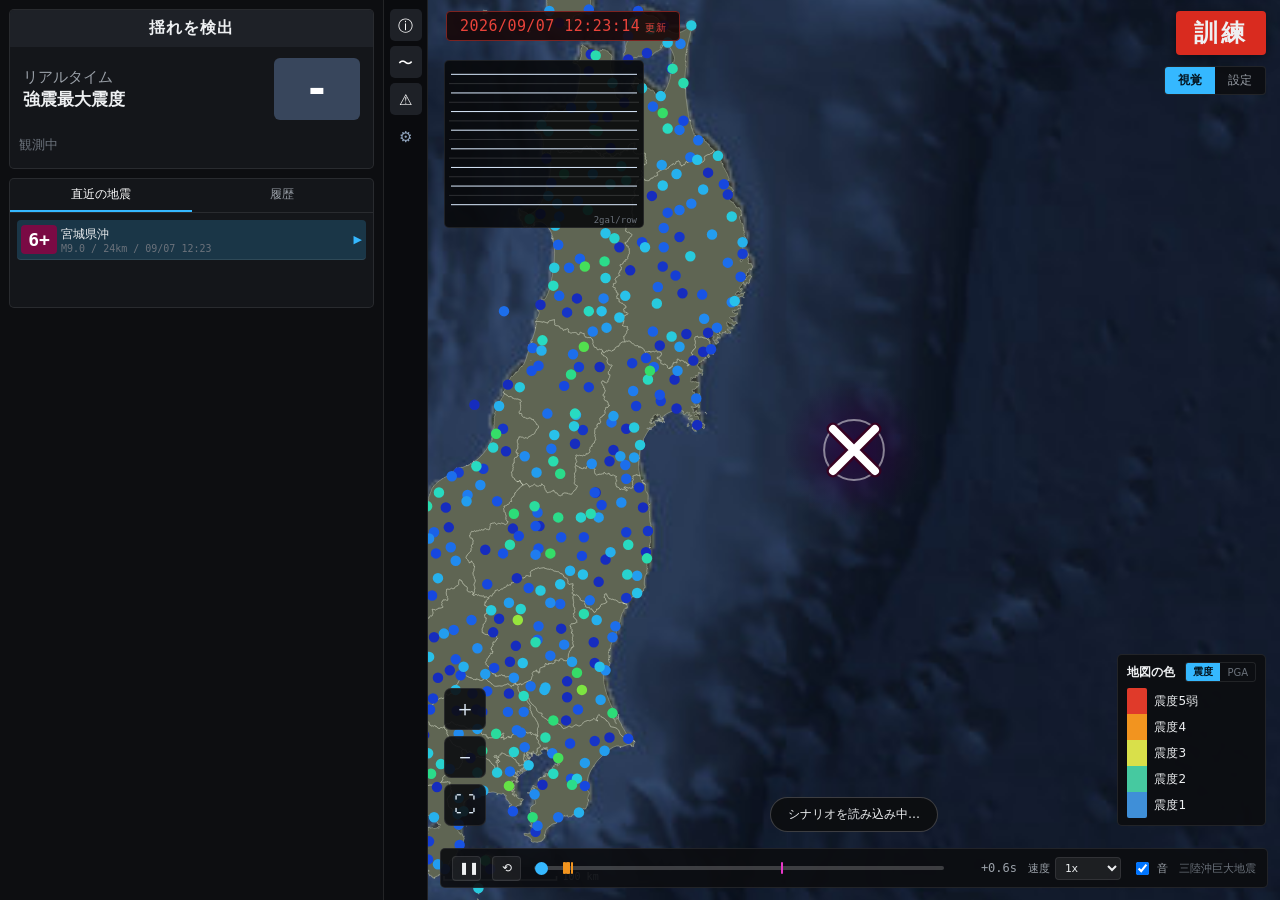
==== web/index.html @ f1335aa7 "地震情報を気象庁と同じ 3 段階に分けて出す 再生の最後に 1 回だけ確定した地震情報を出していたが、実際の地震情報は 震度・震源の順に分けて発表される。同じ順序で出すようにした。  - 震度速報 (" ====
<!DOCTYPE html>
<html lang="ja">
<head>
<meta charset="UTF-8">
<meta name="viewport" content="width=device-width,initial-scale=1,viewport-fit=cover">
<meta name="theme-color" content="#0d1a2b">
<title>seismic-sim 地震モニタ</title>
<link rel="stylesheet" href="css/style.css">
</head>
<body>
<div id="app">
  <canvas id="map"></canvas>

  <!-- ================= 左パネル ================= -->
  <aside id="side">
    <!-- 緊急地震速報 -->
    <section id="eew-panel" class="hidden">
      <header class="eew-head">
        <span class="eew-title">緊急地震速報</span>
        <span id="eew-grade" class="eew-grade">警報 #1</span>
      </header>

      <div class="eew-hypo">
        <span id="eew-region">-</span><span class="suffix">で地震</span>
      </div>
      <div id="eew-origin" class="eew-origin">----/--/-- --:--:-- 発生</div>

      <div id="eew-shindo-box" class="shindo-box">
        <div class="shindo-box-label"><b>推定</b><span>最大震度</span></div>
        <div id="eew-shindo-value" class="shindo-box-value">-</div>
      </div>

      <div class="meter" id="meter-mag">
        <span class="meter-name">マグニチュード</span>
        <span id="eew-magnitude" class="meter-value">-</span>
        <i id="meter-mag-bar" class="meter-bar"></i>
      </div>
      <div class="meter" id="meter-depth">
        <span class="meter-name">深さ</span>
        <span id="eew-depth" class="meter-value">-</span>
        <i id="meter-depth-bar" class="meter-bar"></i>
      </div>

      <p id="eew-message" class="eew-message">緊急地震速報（警報）発表<br>強い揺れに警戒してください</p>
    </section>

    <!-- 揺れを検出 -->
    <section id="detect-panel" class="hidden">
      <header class="section-bar">揺れを検出</header>
      <div class="detect-top">
        <span class="detect-label">リアルタイム<br><b>強震最大震度</b></span>
        <div id="detect-value" class="shindo-badge lg">-</div>
      </div>
      <ul id="detect-list" class="detect-list"></ul>
    </section>

    <!-- 津波情報 -->
    <section id="tsunami-panel" class="hidden">
      <header id="tsunami-head" class="tsunami-head">津波情報</header>
      <div id="tsunami-summary" class="tsunami-summary"></div>
      <ul id="tsunami-list" class="tsunami-list"></ul>
    </section>

    <!-- 地震情報 (確定) -->
    <section id="final-panel" class="hidden">
      <header id="final-kind" class="section-bar">地震情報</header>
      <header id="final-shindo" class="final-shindo">最大震度 -</header>
      <div id="final-when" class="final-when"></div>
      <div class="final-region-row">
        <span id="final-region" class="final-region">-</span><span class="suffix">で地震</span>
      </div>
      <div class="meter">
        <span class="meter-name">マグニチュード</span>
        <span id="final-magnitude" class="meter-value">-</span>
        <i id="final-mag-bar" class="meter-bar"></i>
      </div>
      <div class="meter">
        <span class="meter-name">深さ</span>
        <span id="final-depth" class="meter-value">-</span>
        <i id="final-depth-bar" class="meter-bar"></i>
      </div>
      <ul id="final-areas" class="final-areas"></ul>
    </section>

    <!-- 地震情報・履歴 -->
    <section id="info-panel">
      <div class="info-tabs">
        <button id="tab-current" class="info-tab active">直近の地震</button>
        <button id="tab-history" class="info-tab">履歴</button>
      </div>
      <div id="pane-current" class="info-pane">
        <ul id="recent-list" class="recent-list"></ul>
      </div>
      <div id="pane-history" class="info-pane hidden">
        <ul id="history-list" class="history-list"></ul>
      </div>
    </section>
  </aside>

  <!-- ================= アイコン列 ================= -->
  <nav id="railbar" aria-label="表示切替">
    <button id="rail-info" class="rail-btn active" title="地震情報">ⓘ</button>
    <button id="rail-wave" class="rail-btn active" title="観測波形">
      <span class="rail-glyph">〜</span><i class="rail-dot"></i>
    </button>
    <button id="rail-tsunami" class="rail-btn active" title="津波情報">⚠</button>
    <button id="rail-config" class="rail-btn" title="設定">⚙</button>
  </nav>

  <!-- ================= 地図上の表示 ================= -->
  <div id="clock-pill" class="clock-pill">
    <span id="clock-text">----/--/-- --:--:--</span><span class="suffix">更新</span>
  </div>

  <div id="drill-badge" class="drill-badge">訓練</div>

  <nav class="mode-switch" role="tablist" aria-label="モード切替">
    <button id="mode-visual" class="mode-btn active" role="tab" aria-selected="true">視覚</button>
    <button id="mode-config" class="mode-btn" role="tab" aria-selected="false">設定</button>
  </nav>

  <div id="zoom-ctl" class="zoom-ctl">
    <button id="zoom-in" title="拡大">＋</button>
    <button id="zoom-out" title="縮小">－</button>
    <button id="zoom-fit" title="全体表示">⛶</button>
  </div>

  <div id="legend" class="legend">
    <div class="legend-head">
      <span id="legend-title" class="legend-title">地図の色</span>
      <span class="style-switch">
        <button id="style-number" class="style-btn active" title="震度の数字入りの円">震度</button>
        <button id="style-color" class="style-btn" title="地表最大加速度 (gal) の色だけの円">PGA</button>
      </span>
    </div>
    <div class="legend-body">
      <canvas id="legend-bar" width="18" height="170"></canvas>
      <ul id="legend-list" class="legend-list"></ul>
    </div>
  </div>

  <div id="coast-legend" class="coast-legend hidden">
    <div class="legend-title">海岸線の色</div>
    <ul class="coast-list">
      <li><i style="background:#e838c8"></i>大津波警報</li>
      <li><i style="background:#e0231c"></i>津波警報</li>
      <li><i style="background:#f5d020"></i>津波注意報</li>
      <li><i style="background:#4fc3f7"></i>津波予報</li>
    </ul>
  </div>

  <section id="wave-strip" class="hidden">
    <canvas id="wave-canvas"></canvas>
    <div class="wave-scale">2gal/row</div>
  </section>

  <!-- ================= 下部: 再生 ================= -->
  <footer id="timeline">
    <button id="play-btn" class="ctl" title="再生 / 一時停止">▶</button>
    <button id="reset-btn" class="ctl" title="先頭へ">⟲</button>
    <div class="track-wrap">
      <input id="track" class="track" type="range" min="0" max="1" step="1" value="0">
      <div id="track-marks" class="track-marks"></div>
    </div>
    <div class="tl-time"><span id="tl-elapsed">+0.0s</span></div>
    <label class="speed">速度
      <select id="speed">
        <option value="0.25">0.25x</option><option value="0.5">0.5x</option>
        <option value="1" selected>1x</option><option value="2">2x</option>
        <option value="4">4x</option><option value="8">8x</option>
      </select>
    </label>
    <label class="toggle"><input id="sound-toggle" type="checkbox" checked> 音</label>
    <div id="scenario-name" class="scenario-name">シナリオ未読込</div>
  </footer>

  <!-- ================= 設定モード ================= -->
  <section id="config-panel" class="hidden">
    <h2 class="config-title">シミュレーション設定</h2>
    <p class="config-hint">地図上をクリックすると震源を設定できます。</p>
    <div class="config-grid">
      <label>震央地名<input id="cfg-region" type="text" readonly></label>
      <label>緯度<input id="cfg-lat" type="number" step="0.01" value="38.10"></label>
      <label>経度<input id="cfg-lon" type="number" step="0.01" value="142.86"></label>
      <label>深さ (km)<input id="cfg-depth" type="number" step="1" min="0" max="700" value="24"></label>
      <label>マグニチュード<input id="cfg-mag" type="number" step="0.1" min="3" max="9.5" value="8.2"></label>
      <label>震源種別
        <select id="cfg-kind">
          <option value="crustal">地殻内（内陸）</option>
          <option value="interplate" selected>プレート間（海溝型）</option>
          <option value="intraslab">スラブ内（やや深発）</option>
        </select>
      </label>
      <label>走向 (°)<input id="cfg-strike" type="number" step="5" min="0" max="360" value="200"></label>
      <label>傾斜 (°)<input id="cfg-dip" type="number" step="5" min="5" max="90" value="20"></label>
      <label>すべり角 (°)<input id="cfg-rake" type="number" step="10" min="-180" max="180" value="90"></label>
      <label>発生時刻<input id="cfg-time" type="time" step="1"></label>
    </div>
    <div class="config-checks">
      <label><input id="cfg-aftershock" type="checkbox" checked> 余震を自動発生させる</label>
      <label><input id="cfg-tsunami" type="checkbox" checked> 津波を自動判定する</label>
      <label><input id="cfg-eew" type="checkbox" checked> 緊急地震速報を発表する</label>
      <label><input id="cfg-drill" type="checkbox" checked> 「訓練」表示を出す</label>
    </div>
    <div class="config-preview" id="config-preview"></div>
    <div class="config-actions">
      <button id="cfg-run" class="primary">シミュレーション実行</button>
      <button id="cfg-random" class="ghost">ランダム</button>
    </div>
    <div class="config-scenarios">
      <div class="sub-label">保存済みシナリオ（高精度計算済み）</div>
      <ul id="scenario-list" class="scenario-list"></ul>
    </div>
  </section>

  <div id="toast" class="toast hidden"></div>
  <div id="loading" class="loading">データを読み込み中…</div>
</div>

<script src="js/util.js"></script>
<script src="js/projection.js"></script>
<script src="js/mapview.js"></script>
<script src="js/engine.js"></script>
<script src="js/sound.js"></script>
<script src="js/panels.js"></script>
<script src="js/app.js"></script>
</body>
</html>
---- web/css/style.css ----
/* seismic-sim — 地震モニタ
 * ほぼ黒のパネルと、海底地形を敷いた地図。震度は数字入りの円で表す。 */

:root {
  --panel: #0d0e11;
  --panel-2: #14161a;
  --panel-3: #1e2127;
  --line: rgba(255, 255, 255, 0.09);
  --line-2: rgba(255, 255, 255, 0.20);
  --text: #eef0f2;
  --text-dim: #9aa0a8;
  --text-faint: #6b727b;
  --red: #d92b1f;
  --red-bright: #e8433a;
  --red-deep: #8a1210;
  --yellow: #ffd54a;
  --magenta: #e838c8;
  --accent: #35b8ff;
  --side-w: 384px;
  --rail-w: 44px;
  --mono: "SF Mono", "Roboto Mono", Consolas, ui-monospace, monospace;
  --sans: "Hiragino Sans", "Noto Sans JP", "Yu Gothic UI", system-ui, sans-serif;
}

* { box-sizing: border-box; }

html, body {
  margin: 0; height: 100%; overflow: hidden;
  background: var(--panel); color: var(--text);
  font-family: var(--sans); font-size: 13px;
  -webkit-font-smoothing: antialiased;
}

#app { position: relative; width: 100vw; height: 100vh; }
#map {
  position: absolute; inset: 0 0 0 calc(var(--side-w) + var(--rail-w));
  width: calc(100vw - var(--side-w) - var(--rail-w)); height: 100%;
  display: block; cursor: grab;
}
#map.dragging { cursor: grabbing; }
#map.picking { cursor: crosshair; }
.hidden { display: none !important; }
.suffix { font-size: 13px; font-weight: 400; color: var(--text-dim); margin-left: 5px; }

/* ================= 左パネル ================= */
#side {
  position: absolute; left: 0; top: 0; bottom: 0; width: var(--side-w);
  background: var(--panel); border-right: 1px solid var(--line);
  display: flex; flex-direction: column; gap: 9px;
  padding: 9px; overflow-y: auto; z-index: 30;
}
#side > section { flex: 0 0 auto; }

/* ---- 緊急地震速報 ---- */
#eew-panel {
  border: 1px solid rgba(217, 43, 31, .45); border-radius: 5px; overflow: hidden;
  background: var(--panel-2);
}
.eew-head { display: flex; align-items: stretch; height: 38px; }
.eew-title {
  flex: 1; display: flex; align-items: center; padding: 0 10px;
  font-size: 17px; font-weight: 800; letter-spacing: .04em;
  background: repeating-linear-gradient(-45deg, var(--red-deep) 0 10px, #3a0906 10px 20px);
}
.eew-grade {
  display: flex; align-items: center; padding: 0 11px;
  font-family: var(--mono); font-size: 15px; font-weight: 700;
  background: var(--red); color: #fff;
}
#eew-panel.forecast .eew-title {
  background: repeating-linear-gradient(-45deg, #12457f 0 9px, #06203f 9px 18px);
}
#eew-panel.forecast .eew-grade { background: #1f6fd0; }

.eew-hypo { padding: 11px 13px 0; font-size: 33px; font-weight: 800; line-height: 1.12; }
.eew-hypo .suffix { font-size: 16px; }
.eew-origin {
  padding: 4px 13px 11px; font-family: var(--mono);
  font-size: 13px; color: var(--text-faint);
}

.shindo-box {
  display: flex; align-items: center; gap: 10px;
  margin: 0 11px 11px; padding: 11px 16px; border-radius: 7px;
  background: var(--red);
}
.shindo-box.forecast { background: #1f6fd0; }
.shindo-box-label { flex: 1; line-height: 1.15; }
.shindo-box-label b { display: block; font-size: 30px; font-weight: 800; letter-spacing: .06em; }
.shindo-box-label span { display: block; font-size: 14px; opacity: .95; margin-top: 2px; }
.shindo-box-value {
  font-family: var(--mono); font-size: 62px; font-weight: 800; line-height: 1;
  letter-spacing: -.03em;
}

.meter {
  display: flex; align-items: center; gap: 10px;
  margin: 0 11px 7px; padding: 6px 0 6px 4px;
  border-top: 1px solid var(--line);
}
.meter-name { flex: 1; font-size: 16px; color: var(--text-dim); }
.meter-value { font-family: var(--mono); font-size: 38px; font-weight: 700; line-height: 1.05; }
.meter-bar { width: 15px; height: 40px; border-radius: 3px; background: #2b2f36; flex: 0 0 auto; }

.eew-message {
  margin: 0; padding: 8px 13px 11px; font-size: 14px; line-height: 1.5;
  color: var(--yellow);
}
#eew-panel.forecast .eew-message { color: #9fd0ff; }

/* ---- 揺れを検出 ---- */
#detect-panel { border: 1px solid var(--line); border-radius: 5px; overflow: hidden; background: var(--panel-2); }
.section-bar {
  padding: 8px 0; text-align: center; font-size: 16px; font-weight: 700;
  background: var(--panel-3); letter-spacing: .06em;
}
.detect-top { display: flex; align-items: center; gap: 10px; padding: 11px 13px; }
.detect-label { flex: 1; font-size: 15px; line-height: 1.3; color: var(--text-dim); }
.detect-label b { color: var(--text); font-size: 17px; }

.shindo-badge {
  min-width: 44px; height: 34px; padding: 0 8px;
  display: flex; align-items: center; justify-content: center; border-radius: 4px;
  font-family: var(--mono); font-size: 20px; font-weight: 800; line-height: 1;
  background: #2b2f36; color: #fff;
}
.shindo-badge.lg { min-width: 86px; height: 62px; font-size: 42px; border-radius: 6px; }
.shindo-badge.sm { min-width: 36px; height: 29px; font-size: 18px; border-radius: 4px; }

.detect-list, .final-areas { list-style: none; margin: 0; padding: 0 9px 9px; }
.detect-list li, .final-areas li {
  display: flex; align-items: center; gap: 10px; padding: 5px 0;
  border-top: 1px solid var(--line);
}
.detect-list li:first-child, .final-areas li:first-child { border-top: 0; }
.area-name { font-size: 16px; font-weight: 600; }

/* ---- 津波 ---- */
#tsunami-panel { border: 1px solid var(--line); border-radius: 5px; overflow: hidden; background: var(--panel-2); }
.tsunami-head {
  padding: 6px 11px; font-size: 14px; font-weight: 800; letter-spacing: .05em;
  background: var(--magenta); color: #fff;
}
#tsunami-panel.grade-2 .tsunami-head { background: var(--red); }
#tsunami-panel.grade-1 .tsunami-head { background: #d8a41a; color: #1a1200; }
#tsunami-panel.grade-0 .tsunami-head { background: #2a7fc0; }
.tsunami-summary { padding: 6px 11px 0; font-size: 11px; color: var(--text-dim); }
.tsunami-list { list-style: none; margin: 0; padding: 7px 9px 9px; max-height: 232px; overflow-y: auto; }
.tz-group { display: flex; align-items: center; gap: 8px; margin: 7px 0 4px; }
.tz-height {
  font-family: var(--mono); font-size: 15px; font-weight: 800;
  padding: 2px 9px; border-radius: 12px; color: #fff;
}
.tz-grade { font-size: 14px; font-weight: 700; }
.tz-zone { padding-left: 9px; border-left: 4px solid transparent; margin-bottom: 4px; }
.tz-zone .tz-name { font-size: 13px; font-weight: 600; }
.tz-zone .tz-detail {
  display: inline-block; margin-top: 2px; padding: 1px 7px; border-radius: 3px;
  font-family: var(--mono); font-size: 11px; color: #fff;
}

/* ---- 地震情報 (確定) ---- */
#final-panel { border: 1px solid var(--line); border-radius: 5px; overflow: hidden; background: var(--panel-2); }
.final-shindo {
  padding: 7px 11px; font-family: var(--mono); font-size: 19px; font-weight: 800;
  letter-spacing: .03em; background: #2b2f36;
}
.final-when { padding: 8px 11px 0; font-family: var(--mono); font-size: 12px; color: var(--text-dim); }
.final-region-row { padding: 2px 11px 8px; }
.final-region { font-size: 21px; font-weight: 800; }

/* ---- 地震情報・履歴 ---- */
#info-panel {
  border: 1px solid var(--line); border-radius: 5px; overflow: hidden;
  background: var(--panel-2); display: flex; flex-direction: column;
  min-height: 130px;
}
.info-tabs { display: flex; border-bottom: 1px solid var(--line); }
.info-tab {
  flex: 1; appearance: none; border: 0; background: transparent; color: var(--text-dim);
  font-family: inherit; font-size: 12px; padding: 7px 0; cursor: pointer;
  border-bottom: 2px solid transparent;
}
.info-tab.active { color: #fff; border-bottom-color: var(--accent); }
.info-pane { overflow-y: auto; max-height: 260px; padding: 7px; }

.recent-list, .history-list, .scenario-list { list-style: none; margin: 0; padding: 0; }
.recent-list li {
  display: grid; grid-template-columns: 32px 1fr auto; gap: 8px; align-items: center;
  padding: 5px 4px; border-bottom: 1px solid var(--line); cursor: pointer; border-radius: 4px;
}
.recent-list li:hover { background: rgba(53, 184, 255, .12); }
.recent-list li.active { background: rgba(53, 184, 255, .2); }
.rl-main { min-width: 0; }
.rl-region { font-size: 12px; white-space: nowrap; overflow: hidden; text-overflow: ellipsis; }
.rl-sub { font-family: var(--mono); font-size: 10px; color: var(--text-faint); }
.rl-play { color: var(--accent); font-size: 11px; }

.history-list li.hist-row {
  display: grid; grid-template-columns: 1fr 42px; align-items: stretch;
  margin-bottom: 3px; border-radius: 3px; overflow: hidden;
  border: 1px solid rgba(255, 255, 255, .3);
}
.hist-main { padding: 4px 7px; min-width: 0; }
.hist-region {
  font-size: 13px; font-weight: 800; line-height: 1.2;
  white-space: nowrap; overflow: hidden; text-overflow: ellipsis;
  text-shadow: 0 1px 2px rgba(0, 0, 0, .35);
}
.hist-sub {
  display: flex; justify-content: space-between; gap: 6px;
  font-family: var(--mono); font-size: 10px; margin-top: 1px;
}
.hist-sub b { font-size: 11px; }
.hist-shindo {
  display: flex; align-items: center; justify-content: center;
  font-family: var(--mono); font-size: 22px; font-weight: 800;
  border-left: 1px solid rgba(255, 255, 255, .4); background: rgba(255, 255, 255, .1);
}
.history-list li.hist-empty, .recent-list li.empty {
  display: block; padding: 8px 4px; color: var(--text-faint); border: 0;
}

/* ================= アイコン列 ================= */
#railbar {
  position: absolute; left: var(--side-w); top: 0; bottom: 0; width: var(--rail-w);
  background: #0a0b0e; border-right: 1px solid var(--line);
  display: flex; flex-direction: column; align-items: center; gap: 5px;
  padding-top: 9px; z-index: 31;
}
.rail-btn {
  position: relative; width: 32px; height: 32px; border-radius: 5px;
  border: 1px solid transparent; background: transparent; color: #90a4bd;
  font-size: 15px; cursor: pointer; line-height: 1;
  display: flex; align-items: center; justify-content: center;
}
.rail-btn:hover { background: rgba(255, 255, 255, .08); color: #fff; }
.rail-btn.active { background: var(--panel-3); color: #fff; }
.rail-dot {
  position: absolute; top: 4px; right: 4px; width: 6px; height: 6px;
  border-radius: 50%; background: var(--red); display: none;
}
.rail-btn.alert .rail-dot { display: block; }

/* ================= 地図上の表示 ================= */
.clock-pill {
  position: absolute; top: 11px; left: calc(var(--side-w) + var(--rail-w) + 18px);
  z-index: 24; padding: 5px 13px; border-radius: 4px;
  background: rgba(22, 6, 6, .88); border: 1px solid #7d2320;
  color: var(--red-bright);
  font-family: var(--mono); font-size: 15px; letter-spacing: .03em;
}
.clock-pill .suffix { font-size: 10px; font-family: var(--sans); color: var(--red-bright); }

.drill-badge {
  position: absolute; top: 11px; right: 14px; z-index: 24;
  padding: 6px 18px; border-radius: 4px; background: var(--red);
  font-size: 24px; font-weight: 800; letter-spacing: .12em;
  box-shadow: 0 3px 14px rgba(0, 0, 0, .5);
}
.drill-badge.hidden { display: none; }

.mode-switch {
  position: absolute; top: 66px; right: 14px; z-index: 24;
  display: flex; border-radius: 4px; overflow: hidden;
  background: rgba(13, 14, 17, .9); border: 1px solid var(--line);
}
.mode-btn {
  appearance: none; border: 0; background: transparent; color: var(--text-dim);
  font-family: inherit; font-size: 12px; padding: 5px 13px; cursor: pointer;
}
.mode-btn:hover { color: #fff; }
.mode-btn.active { background: var(--accent); color: #04121c; font-weight: 700; }

.zoom-ctl {
  position: absolute; left: calc(var(--side-w) + var(--rail-w) + 16px); bottom: 74px;
  z-index: 24; display: flex; flex-direction: column; gap: 6px;
}
.zoom-ctl button {
  width: 42px; height: 42px; border-radius: 7px;
  border: 1px solid var(--line); background: rgba(13, 14, 17, .9);
  color: #dce8f5; font-size: 22px; cursor: pointer; line-height: 1;
}
.zoom-ctl button:hover { background: rgba(38, 42, 50, .95); }

/* ---- 凡例 ---- */
.legend {
  position: absolute; right: 14px; bottom: 74px; z-index: 23;
  background: rgba(13, 14, 17, .92); border: 1px solid var(--line);
  border-radius: 5px; padding: 7px 9px;
}
.legend-head { display: flex; align-items: center; gap: 10px; margin-bottom: 6px; }
.legend-title { font-size: 12px; font-weight: 700; }
.style-switch { margin-left: auto; display: flex; border-radius: 3px; overflow: hidden; border: 1px solid var(--line); }
.style-btn {
  appearance: none; border: 0; background: transparent; color: var(--text-faint);
  font-family: inherit; font-size: 10px; padding: 2px 7px; cursor: pointer;
}
.style-btn:hover { color: #fff; }
.style-btn.active { background: var(--accent); color: #04121c; font-weight: 700; }
.legend-body { display: flex; gap: 7px; }
#legend-bar { display: block; width: 20px; height: 130px; border-radius: 2px; }
.legend-list {
  list-style: none; margin: 0; padding: 0; height: 130px;
  display: flex; flex-direction: column;
}
.legend-list li { flex: 1; font-size: 12px; line-height: 26px; white-space: nowrap; }

.coast-legend {
  position: absolute; right: 14px; bottom: 74px; z-index: 23;
  background: rgba(13, 14, 17, .92); border: 1px solid var(--line);
  border-radius: 5px; padding: 7px 9px;
}
.coast-list { list-style: none; margin: 5px 0 0; padding: 0; }
.coast-list li { display: flex; align-items: center; gap: 7px; font-size: 11px; padding: 2px 0; }
.coast-list i { width: 22px; height: 7px; border-radius: 4px; }

/* ---- 観測波形 ---- */
#wave-strip {
  position: absolute; left: calc(var(--side-w) + var(--rail-w) + 16px); top: 60px;
  z-index: 23; width: 200px; height: 168px; padding: 4px 4px 13px;
  background: rgba(8, 9, 12, .9); border: 1px solid var(--line); border-radius: 5px;
}
#wave-canvas { width: 100%; height: 100%; display: block; }
.wave-scale { position: absolute; right: 6px; bottom: 2px; font-family: var(--mono); font-size: 9px; color: var(--text-faint); }

/* ================= 下部: 再生 ================= */
#timeline {
  position: absolute; left: calc(var(--side-w) + var(--rail-w) + 12px); right: 12px; bottom: 12px;
  height: 40px; display: flex; align-items: center; gap: 11px; padding: 0 11px; z-index: 26;
  background: rgba(13, 14, 17, .92); border: 1px solid var(--line); border-radius: 5px;
}
.ctl {
  appearance: none; width: 29px; height: 25px; flex: 0 0 auto;
  border: 1px solid var(--line); border-radius: 4px;
  background: rgba(255, 255, 255, .06); color: var(--text); cursor: pointer; font-size: 12px;
}
.ctl:hover { background: rgba(53, 184, 255, .2); border-color: var(--accent); }
.track-wrap { flex: 1; position: relative; display: flex; align-items: center; }
.track { width: 100%; appearance: none; height: 4px; border-radius: 2px; background: rgba(255, 255, 255, .2); outline: none; }
.track::-webkit-slider-thumb { appearance: none; width: 13px; height: 13px; border-radius: 50%; background: var(--accent); cursor: pointer; }
.track::-moz-range-thumb { width: 13px; height: 13px; border: 0; border-radius: 50%; background: var(--accent); cursor: pointer; }
.track-marks { position: absolute; left: 0; right: 0; top: 50%; height: 0; pointer-events: none; }
.track-marks i { position: absolute; width: 2px; height: 12px; margin-top: -6px; background: #f2941f; border-radius: 1px; }
.track-marks i.tsunami { background: var(--magenta); }
.tl-time { font-family: var(--mono); font-size: 12px; min-width: 60px; text-align: right; color: var(--text-dim); }
.speed, .toggle { font-size: 11px; color: var(--text-dim); display: flex; align-items: center; gap: 5px; }
.speed select {
  background: rgba(255, 255, 255, .07); color: var(--text); border: 1px solid var(--line);
  border-radius: 4px; padding: 3px 5px; font-family: var(--mono); font-size: 11px;
}
.scenario-name { font-size: 11px; color: var(--text-faint); max-width: 190px; white-space: nowrap; overflow: hidden; text-overflow: ellipsis; }

/* ================= 設定モード ================= */
#config-panel {
  position: absolute; left: calc(var(--side-w) + var(--rail-w) + 16px); top: 60px; bottom: 62px;
  width: 316px; padding: 13px; overflow-y: auto; z-index: 27;
  background: var(--panel-2); border: 1px solid var(--line); border-radius: 5px;
}
.config-title { margin: 0 0 3px; font-size: 15px; }
.config-hint { margin: 0 0 11px; font-size: 11px; color: var(--text-faint); }
.config-grid { display: grid; grid-template-columns: 1fr 1fr; gap: 7px; }
.config-grid label, .config-checks label { display: flex; flex-direction: column; gap: 3px; font-size: 11px; color: var(--text-dim); }
.config-grid label:first-child { grid-column: 1 / -1; }
.config-grid input, .config-grid select {
  background: rgba(255, 255, 255, .07); border: 1px solid var(--line);
  border-radius: 4px; color: var(--text); padding: 5px 7px;
  font-family: var(--mono); font-size: 12px; width: 100%;
}
.config-grid input:focus, .config-grid select:focus { outline: none; border-color: var(--accent); }
.config-grid input[readonly] { color: var(--accent); background: rgba(53, 184, 255, .1); }
.config-checks { margin-top: 11px; display: grid; gap: 6px; }
.config-checks label { flex-direction: row; align-items: center; gap: 7px; font-size: 12px; }
.config-preview {
  margin-top: 11px; padding: 8px 10px; border-radius: 4px;
  background: rgba(255, 255, 255, .05); border: 1px solid var(--line);
  font-family: var(--mono); font-size: 11px; color: var(--text-dim); line-height: 1.7; min-height: 32px;
}
.config-actions { display: flex; gap: 8px; margin-top: 11px; }
button.primary, button.ghost {
  flex: 1; appearance: none; border-radius: 4px; padding: 9px 0;
  font-family: inherit; font-size: 13px; cursor: pointer; border: 1px solid transparent;
}
button.primary { background: var(--accent); color: #04121c; font-weight: 700; }
button.primary:hover { filter: brightness(1.1); }
button.ghost { background: transparent; border-color: var(--line-2); color: var(--text-dim); }
button.ghost:hover { color: #fff; border-color: var(--accent); }
.sub-label { font-size: 10px; letter-spacing: .08em; color: var(--text-faint); margin: 12px 0 5px; }
.scenario-list li {
  display: flex; align-items: center; gap: 8px; padding: 6px;
  border: 1px solid var(--line); border-radius: 4px; margin-bottom: 6px; cursor: pointer;
}
.scenario-list li:hover { border-color: var(--accent); background: rgba(53, 184, 255, .1); }
.sl-main { flex: 1; min-width: 0; }
.sl-name { font-size: 12px; white-space: nowrap; overflow: hidden; text-overflow: ellipsis; }
.sl-sub { font-family: var(--mono); font-size: 10px; color: var(--text-faint); }

/* ================= 補助 ================= */
.toast {
  position: absolute; left: calc(50% + (var(--side-w) + var(--rail-w)) / 2); bottom: 68px;
  transform: translateX(-50%); padding: 8px 17px; border-radius: 18px; z-index: 60;
  background: rgba(13, 14, 17, .96); border: 1px solid var(--line-2); font-size: 12px;
}
.loading {
  position: absolute; inset: 0; z-index: 80;
  display: flex; align-items: center; justify-content: center;
  background: var(--panel); color: var(--text-dim); font-size: 13px; letter-spacing: .08em;
}
.loading.hidden { display: none; }

::-webkit-scrollbar { width: 7px; height: 7px; }
::-webkit-scrollbar-track { background: transparent; }
::-webkit-scrollbar-thumb { background: rgba(255, 255, 255, .2); border-radius: 4px; }
::-webkit-scrollbar-thumb:hover { background: rgba(255, 255, 255, .35); }

@media (max-width: 1100px) { :root { --side-w: 280px; } }
@media (max-width: 820px) {
  :root { --side-w: 0px; --rail-w: 0px; }
  #side, #railbar, .legend, .coast-legend, #wave-strip { display: none; }
}
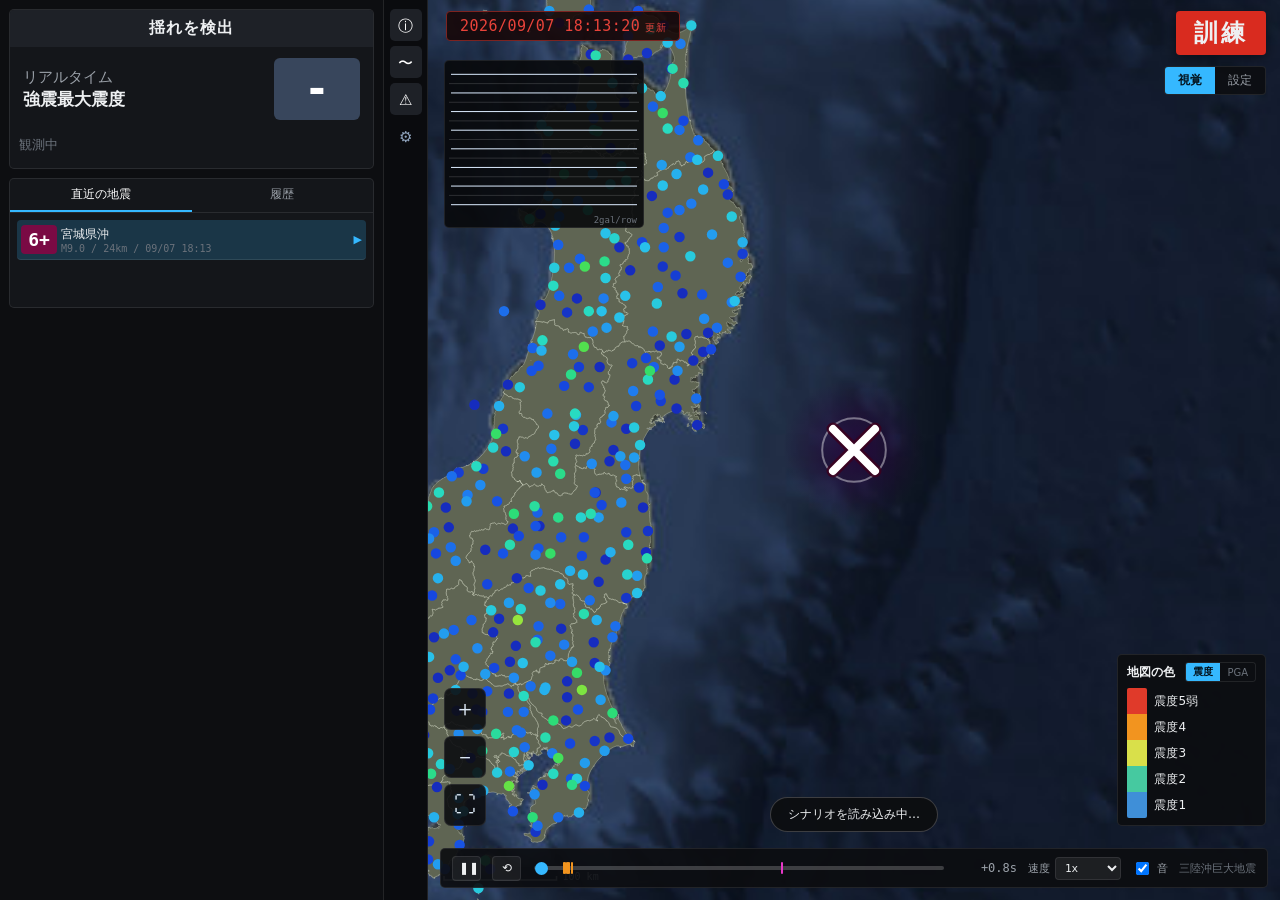
==== commit 9cb5577b: "揺れの広がりを直し、深発地震の異常震域に対応する 広がりすぎる件  簡易エンジンは司・翠川 (1999) をそのまま使っていたが、この式は遠方の 減り方がマグニチュードによらない形をしている。実際には" ====
--- a/web/index.html
+++ b/web/index.html
@@ -105,6 +105,7 @@
     </button>
     <button id="rail-tsunami" class="rail-btn active" title="津波情報">⚠</button>
     <button id="rail-config" class="rail-btn" title="設定">⚙</button>
+    <button id="sheet-toggle" class="rail-btn sheet-only" title="パネルの開閉" aria-label="パネルの開閉">▾</button>
   </nav>
 
   <!-- ================= 地図上の表示 ================= -->
--- a/web/css/style.css
+++ b/web/css/style.css
@@ -18,6 +18,7 @@
   --accent: #35b8ff;
   --side-w: 384px;
   --rail-w: 44px;
+  --rail-h: 40px;   /* 画面が狭いとき、アイコン列を横並びにしたときの高さ */
   --mono: "SF Mono", "Roboto Mono", Consolas, ui-monospace, monospace;
   --sans: "Hiragino Sans", "Noto Sans JP", "Yu Gothic UI", system-ui, sans-serif;
 }
@@ -413,8 +414,173 @@
 ::-webkit-scrollbar-thumb { background: rgba(255, 255, 255, .2); border-radius: 4px; }
 ::-webkit-scrollbar-thumb:hover { background: rgba(255, 255, 255, .35); }
 
-@media (max-width: 1100px) { :root { --side-w: 280px; } }
-@media (max-width: 820px) {
-  :root { --side-w: 0px; --rail-w: 0px; }
-  #side, #railbar, .legend, .coast-legend, #wave-strip { display: none; }
-}
+/* ================= 画面が狭いとき ================= */
+.sheet-only { display: none; }
+
+@media (max-width: 1100px) { :root { --side-w: 300px; } }
+@media (max-width: 900px) { :root { --side-w: 260px; } }
+
+/* --- スマートフォン: パネルを下からのシートにする --- */
+@media (max-width: 720px) {
+  :root {
+    --side-w: 0px; --rail-w: 0px;
+    --sheet-h: 46vh;
+  }
+  @supports (height: 100dvh) { :root { --sheet-h: 46dvh; } }
+
+  html, body { font-size: 12px; }
+  #app { width: 100vw; height: 100vh; height: 100dvh; }
+
+  #map {
+    inset: 0 0 auto 0; width: 100vw;
+    height: calc(100vh - var(--sheet-h) - var(--rail-h));
+    height: calc(100dvh - var(--sheet-h) - var(--rail-h));
+  }
+
+  /* 左パネル -> 下のシート */
+  #side {
+    top: auto; bottom: 0; left: 0; right: 0; width: 100%;
+    height: var(--sheet-h);
+    border-right: 0; border-top: 1px solid var(--line);
+    padding: 8px 8px calc(10px + env(safe-area-inset-bottom));
+    gap: 8px;
+    -webkit-overflow-scrolling: touch;
+    transition: height .2s ease;
+  }
+
+  /* アイコン列 -> シートの上端に横並び */
+  #railbar {
+    top: auto; bottom: var(--sheet-h); left: 0; right: 0;
+    width: 100%; height: var(--rail-h);
+    flex-direction: row; justify-content: space-evenly; align-items: center;
+    gap: 0; padding: 0;
+    border-right: 0; border-top: 1px solid var(--line);
+    background: var(--panel-2);
+    transition: bottom .2s ease;
+  }
+  .rail-btn { width: 40px; height: 30px; font-size: 16px; }
+  .sheet-only { display: flex; }
+
+  /* たたんだとき */
+  #app.sheet-collapsed #side { height: 0; padding-top: 0; padding-bottom: 0; border-top: 0; }
+  #app.sheet-collapsed #railbar { bottom: 0; }
+  #app.sheet-collapsed #map {
+    height: calc(100vh - var(--rail-h));
+    height: calc(100dvh - var(--rail-h));
+  }
+  #app.sheet-collapsed #sheet-toggle { transform: rotate(180deg); }
+  #app.sheet-collapsed #timeline { bottom: calc(var(--rail-h) + 6px); }
+
+  /* 下部の再生バーは地図の中に重ねる */
+  #timeline {
+    left: 6px; right: 6px;
+    bottom: calc(var(--sheet-h) + var(--rail-h) + 6px);
+    height: 34px; gap: 7px; padding: 0 8px;
+    transition: bottom .2s ease;
+  }
+  .tl-time { min-width: 46px; font-size: 11px; }
+  .speed, .scenario-name { display: none; }
+
+  /* 地図に重ねる小物を小さくする */
+  .clock-pill { top: 6px; left: 6px; padding: 3px 8px; font-size: 12px; }
+  .clock-pill .suffix { display: none; }
+  .drill-badge { top: 6px; right: 6px; padding: 3px 10px; font-size: 15px; }
+  .mode-switch { top: 34px; right: 6px; }
+  .mode-btn { padding: 4px 10px; font-size: 11px; }
+  /* 地図の下端は再生バーなので、その上に置く */
+  .zoom-ctl {
+    left: 6px; bottom: calc(var(--sheet-h) + var(--rail-h) + 46px);
+    flex-direction: row; gap: 5px; transition: bottom .2s ease;
+  }
+  .zoom-ctl button { width: 32px; height: 32px; font-size: 16px; }
+  #app.sheet-collapsed .zoom-ctl { bottom: calc(var(--rail-h) + 46px); }
+  #wave-strip { display: none; }
+
+  .legend, .coast-legend {
+    right: 6px; bottom: calc(var(--sheet-h) + var(--rail-h) + 46px);
+    padding: 4px 6px; transition: bottom .2s ease;
+  }
+  #app.sheet-collapsed .legend,
+  #app.sheet-collapsed .coast-legend { bottom: calc(var(--rail-h) + 46px); }
+  .legend-head { margin-bottom: 4px; gap: 6px; }
+  .legend-title { font-size: 10px; }
+  #legend-bar { width: 11px; height: 74px; }
+  .legend-list { height: 74px; }
+  .legend-list li { font-size: 10px; }
+  .coast-list li { font-size: 10px; }
+  .coast-list i { width: 16px; height: 5px; }
+
+  /* 緊急地震速報パネルを画面幅に合わせる */
+  .eew-head { height: 32px; }
+  .eew-title { font-size: 14px; }
+  .eew-grade { font-size: 12px; padding: 0 8px; }
+  .eew-hypo { font-size: 25px; padding: 8px 10px 0; }
+  .eew-hypo .suffix { font-size: 13px; }
+  .eew-origin { padding: 3px 10px 8px; font-size: 11px; }
+  .shindo-box { margin: 0 8px 8px; padding: 8px 12px; }
+  .shindo-box-label b { font-size: 22px; }
+  .shindo-box-label span { font-size: 12px; }
+  .shindo-box-value { font-size: 46px; }
+  .meter { margin: 0 8px 5px; }
+  .meter-name { font-size: 13px; }
+  .meter-value { font-size: 28px; }
+  .meter-bar { width: 11px; height: 30px; }
+  .eew-message { font-size: 12px; padding: 6px 10px 8px; }
+
+  .section-bar { font-size: 14px; padding: 6px 0; }
+  .detect-label { font-size: 13px; }
+  .detect-label b { font-size: 15px; }
+  .shindo-badge.lg { min-width: 66px; height: 48px; font-size: 32px; }
+  .area-name { font-size: 14px; }
+  .final-shindo { font-size: 16px; }
+  .final-region { font-size: 18px; }
+  .tsunami-list { max-height: 40vh; }
+  .info-pane { max-height: 40vh; }
+
+  /* 設定モードは全面に出す */
+  #config-panel {
+    left: 6px; right: 6px; width: auto;
+    top: 62px; bottom: calc(var(--sheet-h) + var(--rail-h) + 46px);
+  }
+  .config-grid { grid-template-columns: 1fr 1fr; }
+
+  .toast { left: 50%; bottom: calc(var(--sheet-h) + var(--rail-h) + 46px); }
+}
+
+/* --- 縦が短いとき (横向きのスマートフォンなど) --- */
+@media (max-height: 540px) and (min-width: 721px) {
+  :root { --side-w: 250px; }
+  html, body { font-size: 12px; }
+
+  .eew-head { height: 30px; }
+  .eew-title { font-size: 13px; }
+  .eew-grade { font-size: 11px; padding: 0 7px; }
+  .eew-hypo { font-size: 21px; padding: 7px 9px 0; }
+  .eew-hypo .suffix { font-size: 12px; }
+  .eew-origin { padding: 2px 9px 6px; font-size: 10px; }
+  .shindo-box { margin: 0 7px 6px; padding: 6px 10px; }
+  .shindo-box-label b { font-size: 18px; }
+  .shindo-box-label span { font-size: 11px; }
+  .shindo-box-value { font-size: 36px; }
+  .meter { margin: 0 7px 4px; padding: 4px 0 4px 3px; }
+  .meter-name { font-size: 12px; }
+  .meter-value { font-size: 22px; }
+  .meter-bar { width: 10px; height: 24px; }
+  .eew-message { font-size: 11px; padding: 5px 9px 6px; }
+  .section-bar { font-size: 13px; padding: 5px 0; }
+  .shindo-badge.lg { min-width: 58px; height: 40px; font-size: 26px; }
+  .area-name { font-size: 13px; }
+  .detect-label { font-size: 12px; }
+  .info-pane, .tsunami-list { max-height: 140px; }
+
+  #wave-strip { display: none; }
+  .drill-badge { font-size: 16px; padding: 3px 12px; }
+  .clock-pill { font-size: 12px; padding: 3px 9px; }
+  .mode-switch { top: 46px; }
+  .zoom-ctl { bottom: 60px; flex-direction: row; gap: 5px; }
+  .zoom-ctl button { width: 34px; height: 34px; font-size: 17px; }
+  .legend, .coast-legend { bottom: 60px; padding: 5px 6px; }
+  #legend-bar { width: 12px; height: 84px; }
+  .legend-list { height: 84px; }
+  .legend-list li { font-size: 10px; }
+}
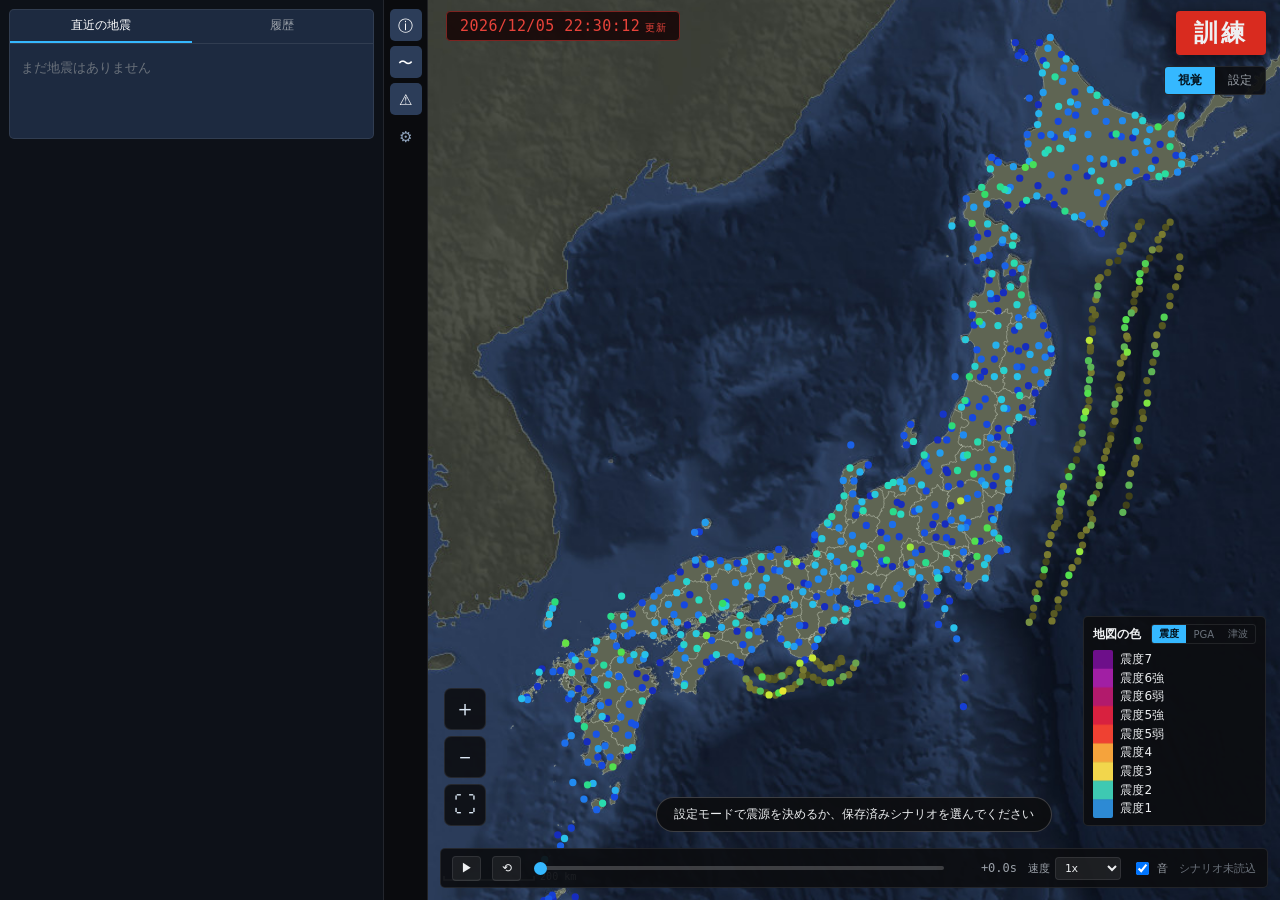
==== commit 37fefa20: "海底地震計・津波の水路距離・遠方の補正を入れ、読みをかなにする 観測点を 4,360 -> 4,561 点に増やし (S-net 150 + DONET 51 相当)、 シナリオ 7 本を計算し直した" ====
--- a/web/index.html
+++ b/web/index.html
@@ -132,6 +132,7 @@
       <span class="style-switch">
         <button id="style-number" class="style-btn active" title="震度の数字入りの円">震度</button>
         <button id="style-color" class="style-btn" title="地表最大加速度 (gal) の色だけの円">PGA</button>
+        <button id="style-coast" class="style-btn" title="津波の沿岸線だけを出す">津波</button>
       </span>
     </div>
     <div class="legend-body">
--- a/web/css/style.css
+++ b/web/css/style.css
@@ -2,9 +2,11 @@
  * ほぼ黒のパネルと、海底地形を敷いた地図。震度は数字入りの円で表す。 */
 
 :root {
-  --panel: #0d0e11;
-  --panel-2: #14161a;
-  --panel-3: #1e2127;
+  --panel: #0d1118;
+  --panel-2: #1d2a40;
+  --panel-3: #2c3d59;
+  /* 左パネルの中身の幅。文字や余白はこの幅に対する比で決める。 */
+  --card-w: 366px;
   --line: rgba(255, 255, 255, 0.09);
   --line-2: rgba(255, 255, 255, 0.20);
   --text: #eef0f2;
@@ -20,6 +22,7 @@
   --rail-w: 44px;
   --rail-h: 40px;   /* 画面が狭いとき、アイコン列を横並びにしたときの高さ */
   --mono: "SF Mono", "Roboto Mono", Consolas, ui-monospace, monospace;
+  --num: "Hiragino Sans", "Noto Sans JP", "Yu Gothic UI", "Meiryo", system-ui, sans-serif;
   --sans: "Hiragino Sans", "Noto Sans JP", "Yu Gothic UI", system-ui, sans-serif;
 }
 
@@ -54,84 +57,132 @@
 
 /* ---- 緊急地震速報 ---- */
 #eew-panel {
-  border: 1px solid rgba(217, 43, 31, .45); border-radius: 5px; overflow: hidden;
+  border-radius: calc(var(--card-w) * .036); overflow: hidden;
   background: var(--panel-2);
 }
-.eew-head { display: flex; align-items: stretch; height: 38px; }
+.eew-head { display: flex; align-items: stretch; height: calc(var(--card-w) * .132); }
 .eew-title {
-  flex: 1; display: flex; align-items: center; padding: 0 10px;
-  font-size: 17px; font-weight: 800; letter-spacing: .04em;
-  background: repeating-linear-gradient(-45deg, var(--red-deep) 0 10px, #3a0906 10px 20px);
+  flex: 1; display: flex; align-items: center; padding: 0 calc(var(--card-w) * .045);
+  font-size: calc(var(--card-w) * .074); font-weight: 800; letter-spacing: .01em;
+  background: repeating-linear-gradient(-45deg, var(--red-deep) 0 9px, #1d0605 9px 18px);
 }
 .eew-grade {
-  display: flex; align-items: center; padding: 0 11px;
-  font-family: var(--mono); font-size: 15px; font-weight: 700;
-  background: var(--red); color: #fff;
+  display: flex; align-items: center; padding: 0 calc(var(--card-w) * .05);
+  font-family: var(--num); font-size: calc(var(--card-w) * .074); font-weight: 800;
+  letter-spacing: .04em; background: var(--red); color: #fff;
 }
 #eew-panel.forecast .eew-title {
-  background: repeating-linear-gradient(-45deg, #12457f 0 9px, #06203f 9px 18px);
+  background: repeating-linear-gradient(-45deg, #12457f 0 9px, #050f1e 9px 18px);
 }
 #eew-panel.forecast .eew-grade { background: #1f6fd0; }
 
-.eew-hypo { padding: 11px 13px 0; font-size: 33px; font-weight: 800; line-height: 1.12; }
-.eew-hypo .suffix { font-size: 16px; }
+.eew-hypo {
+  padding: calc(var(--card-w) * .045) calc(var(--card-w) * .04) 0;
+  font-size: calc(var(--card-w) * .112); font-weight: 800; line-height: 1.1;
+}
+.eew-hypo .suffix { font-size: calc(var(--card-w) * .062); font-weight: 500; margin-left: .1em; }
 .eew-origin {
-  padding: 4px 13px 11px; font-family: var(--mono);
-  font-size: 13px; color: var(--text-faint);
-}
-
+  padding: calc(var(--card-w) * .012) calc(var(--card-w) * .04) calc(var(--card-w) * .028);
+  font-family: var(--num); font-variant-numeric: tabular-nums;
+  font-size: calc(var(--card-w) * .05); color: #c3cad4; letter-spacing: .01em;
+}
+
+/* 推定最大震度。左に「推定 / 最大震度」、右に大きな数字を置く。 */
 .shindo-box {
-  display: flex; align-items: center; gap: 10px;
-  margin: 0 11px 11px; padding: 11px 16px; border-radius: 7px;
+  display: flex; align-items: center;
+  margin: 0 calc(var(--card-w) * .035) calc(var(--card-w) * .035);
+  height: calc(var(--card-w) * .341); border-radius: calc(var(--card-w) * .058);
   background: var(--red);
 }
 .shindo-box.forecast { background: #1f6fd0; }
-.shindo-box-label { flex: 1; line-height: 1.15; }
-.shindo-box-label b { display: block; font-size: 30px; font-weight: 800; letter-spacing: .06em; }
-.shindo-box-label span { display: block; font-size: 14px; opacity: .95; margin-top: 2px; }
+.shindo-box-label { flex: 1.15; text-align: center; line-height: 1.08; }
+.shindo-box-label b {
+  display: block; font-size: calc(var(--card-w) * .112); font-weight: 800; letter-spacing: .05em;
+}
+.shindo-box-label span {
+  display: block; font-size: calc(var(--card-w) * .065); font-weight: 700; margin-top: .12em;
+}
 .shindo-box-value {
-  font-family: var(--mono); font-size: 62px; font-weight: 800; line-height: 1;
-  letter-spacing: -.03em;
+  flex: 1; text-align: center;
+  font-family: var(--num); font-size: calc(var(--card-w) * .188); font-weight: 800;
+  line-height: 1; letter-spacing: -.02em;
 }
 
 .meter {
-  display: flex; align-items: center; gap: 10px;
-  margin: 0 11px 7px; padding: 6px 0 6px 4px;
+  display: flex; align-items: center;
+  margin: 0 calc(var(--card-w) * .04) calc(var(--card-w) * .035);
+}
+.meter-name { flex: 1; font-size: calc(var(--card-w) * .07); color: var(--text); }
+.meter-value {
+  font-family: var(--num); font-variant-numeric: tabular-nums;
+  font-size: calc(var(--card-w) * .124); font-weight: 800; line-height: 1;
+  margin-right: calc(var(--card-w) * .03);
+}
+.meter-bar {
+  width: calc(var(--card-w) * .082); height: calc(var(--card-w) * .182);
+  border-radius: calc(var(--card-w) * .012); background: #2b2f36; flex: 0 0 auto;
+}
+
+.eew-message {
+  margin: 0;
+  padding: calc(var(--card-w) * .02) calc(var(--card-w) * .04) calc(var(--card-w) * .045);
+  font-size: calc(var(--card-w) * .059); line-height: 1.45; font-weight: 600;
+  color: #e8776a;
+}
+#eew-panel.forecast .eew-message { color: #9fd0ff; }
+
+/* ---- 揺れを検出 ---- */
+#detect-panel {
+  border-radius: calc(var(--card-w) * .036); overflow: hidden; background: var(--panel-2);
+}
+.section-bar {
+  padding: calc(var(--card-w) * .028) 0; text-align: center;
+  font-size: calc(var(--card-w) * .07); font-weight: 800;
+  background: var(--panel-3); letter-spacing: .06em;
+}
+.detect-top {
+  display: flex; align-items: center; gap: calc(var(--card-w) * .03);
+  padding: calc(var(--card-w) * .038) calc(var(--card-w) * .04);
+}
+.detect-label {
+  flex: 1; font-size: calc(var(--card-w) * .073); line-height: 1.25;
+  font-weight: 700; color: var(--text);
+}
+.detect-label b { display: block; color: var(--text); font-weight: 800; }
+
+.shindo-badge {
+  min-width: calc(var(--card-w) * .135); height: calc(var(--card-w) * .105);
+  padding: 0 calc(var(--card-w) * .02);
+  display: flex; align-items: center; justify-content: center;
+  border-radius: calc(var(--card-w) * .022);
+  font-family: var(--num); font-size: calc(var(--card-w) * .082); font-weight: 800;
+  line-height: 1; background: #2b2f36; color: #fff;
+}
+.shindo-badge i {
+  font-style: normal; font-size: .58em; line-height: 1; align-self: flex-start;
+  margin-top: .16em;
+}
+.shindo-box-value i, .final-shindo i {
+  font-style: normal; font-size: .55em; vertical-align: .62em; margin-left: .02em;
+}
+.shindo-badge.lg {
+  min-width: calc(var(--card-w) * .265); height: calc(var(--card-w) * .294);
+  font-size: calc(var(--card-w) * .218); border-radius: calc(var(--card-w) * .03);
+}
+.shindo-badge.sm {
+  min-width: calc(var(--card-w) * .115); height: calc(var(--card-w) * .09);
+  font-size: calc(var(--card-w) * .072); border-radius: calc(var(--card-w) * .018);
+}
+
+.detect-list, .final-areas {
+  list-style: none; margin: 0;
+  padding: 0 calc(var(--card-w) * .035) calc(var(--card-w) * .028);
+}
+.detect-list li, .final-areas li {
+  display: flex; align-items: center; gap: calc(var(--card-w) * .03);
+  padding: calc(var(--card-w) * .014) 0;
   border-top: 1px solid var(--line);
-}
-.meter-name { flex: 1; font-size: 16px; color: var(--text-dim); }
-.meter-value { font-family: var(--mono); font-size: 38px; font-weight: 700; line-height: 1.05; }
-.meter-bar { width: 15px; height: 40px; border-radius: 3px; background: #2b2f36; flex: 0 0 auto; }
-
-.eew-message {
-  margin: 0; padding: 8px 13px 11px; font-size: 14px; line-height: 1.5;
-  color: var(--yellow);
-}
-#eew-panel.forecast .eew-message { color: #9fd0ff; }
-
-/* ---- 揺れを検出 ---- */
-#detect-panel { border: 1px solid var(--line); border-radius: 5px; overflow: hidden; background: var(--panel-2); }
-.section-bar {
-  padding: 8px 0; text-align: center; font-size: 16px; font-weight: 700;
-  background: var(--panel-3); letter-spacing: .06em;
-}
-.detect-top { display: flex; align-items: center; gap: 10px; padding: 11px 13px; }
-.detect-label { flex: 1; font-size: 15px; line-height: 1.3; color: var(--text-dim); }
-.detect-label b { color: var(--text); font-size: 17px; }
-
-.shindo-badge {
-  min-width: 44px; height: 34px; padding: 0 8px;
-  display: flex; align-items: center; justify-content: center; border-radius: 4px;
-  font-family: var(--mono); font-size: 20px; font-weight: 800; line-height: 1;
-  background: #2b2f36; color: #fff;
-}
-.shindo-badge.lg { min-width: 86px; height: 62px; font-size: 42px; border-radius: 6px; }
-.shindo-badge.sm { min-width: 36px; height: 29px; font-size: 18px; border-radius: 4px; }
-
-.detect-list, .final-areas { list-style: none; margin: 0; padding: 0 9px 9px; }
-.detect-list li, .final-areas li {
-  display: flex; align-items: center; gap: 10px; padding: 5px 0;
-  border-top: 1px solid var(--line);
+  font-size: calc(var(--card-w) * .073); font-weight: 700;
 }
 .detect-list li:first-child, .final-areas li:first-child { border-top: 0; }
 .area-name { font-size: 16px; font-weight: 600; }
@@ -300,9 +351,9 @@
 .style-btn:hover { color: #fff; }
 .style-btn.active { background: var(--accent); color: #04121c; font-weight: 700; }
 .legend-body { display: flex; gap: 7px; }
-#legend-bar { display: block; width: 20px; height: 130px; border-radius: 2px; }
+#legend-bar { display: block; width: 20px; height: 168px; border-radius: 2px; }
 .legend-list {
-  list-style: none; margin: 0; padding: 0; height: 130px;
+  list-style: none; margin: 0; padding: 0; height: 168px;
   display: flex; flex-direction: column;
 }
 .legend-list li { flex: 1; font-size: 12px; line-height: 26px; white-space: nowrap; }
@@ -314,7 +365,7 @@
 }
 .coast-list { list-style: none; margin: 5px 0 0; padding: 0; }
 .coast-list li { display: flex; align-items: center; gap: 7px; font-size: 11px; padding: 2px 0; }
-.coast-list i { width: 22px; height: 7px; border-radius: 4px; }
+.coast-list i { width: 24px; height: 10px; border-radius: 5px; }
 
 /* ---- 観測波形 ---- */
 #wave-strip {
@@ -342,7 +393,7 @@
 .track::-webkit-slider-thumb { appearance: none; width: 13px; height: 13px; border-radius: 50%; background: var(--accent); cursor: pointer; }
 .track::-moz-range-thumb { width: 13px; height: 13px; border: 0; border-radius: 50%; background: var(--accent); cursor: pointer; }
 .track-marks { position: absolute; left: 0; right: 0; top: 50%; height: 0; pointer-events: none; }
-.track-marks i { position: absolute; width: 2px; height: 12px; margin-top: -6px; background: #f2941f; border-radius: 1px; }
+.track-marks i { position: absolute; width: 2px; height: 12px; margin-top: -6px; background: #f5a33c; border-radius: 1px; }
 .track-marks i.tsunami { background: var(--magenta); }
 .tl-time { font-family: var(--mono); font-size: 12px; min-width: 60px; text-align: right; color: var(--text-dim); }
 .speed, .toggle { font-size: 11px; color: var(--text-dim); display: flex; align-items: center; gap: 5px; }
@@ -417,11 +468,15 @@
 /* ================= 画面が狭いとき ================= */
 .sheet-only { display: none; }
 
-@media (max-width: 1100px) { :root { --side-w: 300px; } }
-@media (max-width: 900px) { :root { --side-w: 260px; } }
+@media (max-width: 1100px) { :root { --side-w: 300px; --card-w: 282px; } }
+@media (max-width: 900px)  { :root { --side-w: 260px; --card-w: 242px; } }
+/* 縦が短い画面ではパネルが収まらないので、文字の基準も詰める */
+@media (max-height: 860px) and (min-width: 721px) { :root { --card-w: 318px; } }
+@media (max-height: 740px) and (min-width: 721px) { :root { --card-w: 272px; } }
 
 /* --- スマートフォン: パネルを下からのシートにする --- */
 @media (max-width: 720px) {
+  :root { --card-w: calc((100vw - 18px) * .78); }
   :root {
     --side-w: 0px; --rail-w: 0px;
     --sheet-h: 46vh;
@@ -504,8 +559,8 @@
   #app.sheet-collapsed .coast-legend { bottom: calc(var(--rail-h) + 46px); }
   .legend-head { margin-bottom: 4px; gap: 6px; }
   .legend-title { font-size: 10px; }
-  #legend-bar { width: 11px; height: 74px; }
-  .legend-list { height: 74px; }
+  #legend-bar { width: 11px; height: 104px; }
+  .legend-list { height: 104px; }
   .legend-list li { font-size: 10px; }
   .coast-list li { font-size: 10px; }
   .coast-list i { width: 16px; height: 5px; }
@@ -549,6 +604,7 @@
 
 /* --- 縦が短いとき (横向きのスマートフォンなど) --- */
 @media (max-height: 540px) and (min-width: 721px) {
+  :root { --card-w: 232px; }
   :root { --side-w: 250px; }
   html, body { font-size: 12px; }
 
@@ -580,7 +636,7 @@
   .zoom-ctl { bottom: 60px; flex-direction: row; gap: 5px; }
   .zoom-ctl button { width: 34px; height: 34px; font-size: 17px; }
   .legend, .coast-legend { bottom: 60px; padding: 5px 6px; }
-  #legend-bar { width: 12px; height: 84px; }
-  .legend-list { height: 84px; }
+  #legend-bar { width: 12px; height: 112px; }
+  .legend-list { height: 112px; }
   .legend-list li { font-size: 10px; }
 }
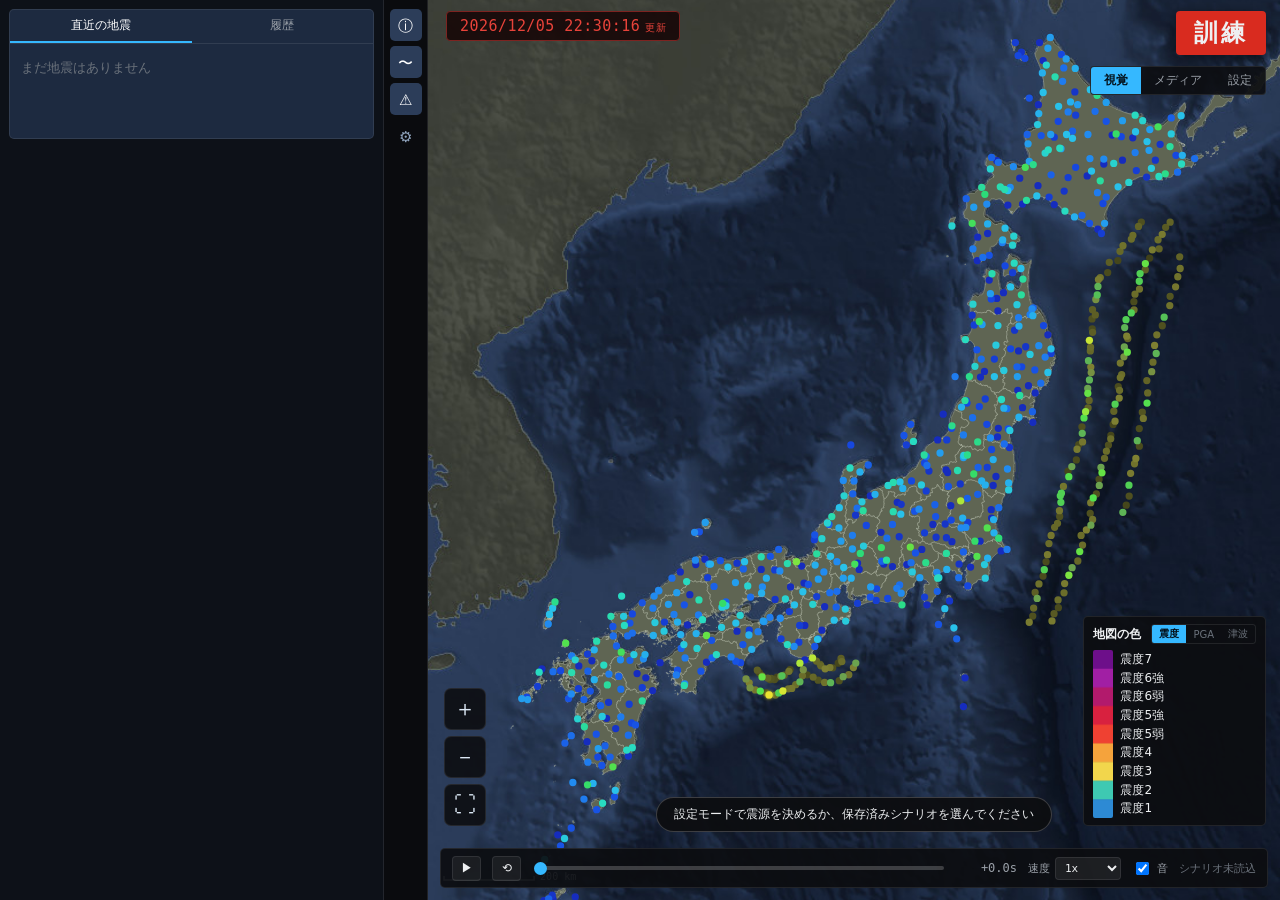
==== commit 84128a28: "メディアモードを足し、緊急地震速報を段々に育てる 緊急地震速報の推定を、その時点までに届いた P 波だけで決まるように直した。 破壊継続時間は T ≒ 10^(0.5M-2.9) 秒なので、τ 秒ぶん" ====
--- a/web/index.html
+++ b/web/index.html
@@ -117,6 +117,7 @@
 
   <nav class="mode-switch" role="tablist" aria-label="モード切替">
     <button id="mode-visual" class="mode-btn active" role="tab" aria-selected="true">視覚</button>
+    <button id="mode-media" class="mode-btn" role="tab" aria-selected="false">メディア</button>
     <button id="mode-config" class="mode-btn" role="tab" aria-selected="false">設定</button>
   </nav>
 
@@ -203,6 +204,7 @@
       <label><input id="cfg-tsunami" type="checkbox" checked> 津波を自動判定する</label>
       <label><input id="cfg-eew" type="checkbox" checked> 緊急地震速報を発表する</label>
       <label><input id="cfg-drill" type="checkbox" checked> 「訓練」表示を出す</label>
+      <label><input id="cfg-areamail" type="checkbox"> エリアメールを発信する（メディアモード）</label>
     </div>
     <div class="config-preview" id="config-preview"></div>
     <div class="config-actions">
@@ -214,6 +216,71 @@
       <ul id="scenario-list" class="scenario-list"></ul>
     </div>
   </section>
+
+  <!-- ================= メディアモード ================= -->
+  <div id="media-eew" class="media-eew hidden">
+    <div class="me-banner">
+      <span class="me-tag"><b>緊急</b><b>地震</b></span>
+      <div class="me-lines">
+        <div class="me-line1">
+          <span id="me-time">－－時－－分</span>
+          <span id="me-head">－－で地震</span>
+          <span id="me-warn" class="me-warn">強い揺れ警戒</span>
+        </div>
+        <div id="me-areas" class="me-line2"></div>
+      </div>
+    </div>
+    <div class="me-thumb">
+      <div class="me-thumb-inner">
+        <span id="me-drill" class="me-drill">訓練</span>
+        <canvas id="me-thumb-canvas"></canvas>
+      </div>
+      <div class="me-cap">緊急地震速報</div>
+    </div>
+  </div>
+
+  <!-- ================= エリアメール ================= -->
+  <div id="area-mail" class="area-mail hidden">
+    <div class="am-sheet" role="dialog" aria-labelledby="am-title">
+      <div class="am-bar">緊急速報メール</div>
+      <div class="am-head">
+        <svg class="am-alert" viewBox="0 0 24 24" aria-hidden="true">
+          <path d="M12 2.4 23 21.6H1z" fill="#e8433a"/>
+          <path d="M12 8.6v6.2M12 17.2v1.6" stroke="#fff" stroke-width="2.1"
+                stroke-linecap="round" fill="none"/>
+        </svg>
+        <span id="am-title">緊急地震速報</span>
+      </div>
+      <p class="am-body">緊急地震速報<br><span id="am-place">〇〇</span>で地震発生。強い揺れに備えてください。<br>（気象庁）</p>
+      <div class="am-figure" aria-hidden="true">
+        <svg viewBox="0 0 320 320">
+          <rect x="0" y="0" width="320" height="320" rx="30" fill="#f2dc00"/>
+          <rect x="12" y="12" width="296" height="296" rx="22" fill="#111"/>
+          <rect x="34" y="34" width="252" height="252" rx="6" fill="#f2dc00"/>
+          <g fill="#111">
+            <!-- ひび割れて傾いたビル -->
+            <path d="M138 70 L214 86 L206 250 L150 250 L146 214 L158 196 L142 176 L154 152 L138 132 Z"/>
+            <!-- 落下物 -->
+            <path d="M96 176 L112 168 L110 190 L94 196 Z"/>
+            <path d="M84 214 L102 208 L98 228 L82 232 Z"/>
+            <!-- 足元の崩れ -->
+            <path d="M112 250 L124 232 L134 250 L146 230 L156 250 Z"/>
+            <!-- 揺れの線 -->
+            <path d="M236 74 L252 92 L236 110 L252 128 L236 146 L246 154 L262 136 L246 118 L262 100 L246 82 Z"/>
+            <path d="M262 96 L276 112 L262 128 L276 144 L262 160 L270 168 L284 152 L270 136 L284 120 L270 104 Z"/>
+          </g>
+          <g fill="#f2dc00">
+            <!-- 各階の窓 -->
+            <path d="M150 96 L204 107 L203 119 L149 108 Z"/>
+            <path d="M149 126 L202 137 L201 149 L148 138 Z"/>
+            <path d="M152 160 L200 169 L199 181 L151 172 Z"/>
+            <path d="M154 202 L198 210 L197 222 L153 214 Z"/>
+          </g>
+        </svg>
+      </div>
+      <button id="am-ok" class="am-ok" type="button">OK</button>
+    </div>
+  </div>
 
   <div id="toast" class="toast hidden"></div>
   <div id="loading" class="loading">データを読み込み中…</div>
--- a/web/css/style.css
+++ b/web/css/style.css
@@ -640,3 +640,160 @@
   .legend-list { height: 112px; }
   .legend-list li { font-size: 10px; }
 }
+
+/* ================= メディアモード =================
+ * テレビの緊急地震速報のテロップを模したもの。上端に横長の帯、
+ * 右下に警報の範囲を赤く塗った地図を出す。 */
+.media-eew { position: absolute; inset: 0; pointer-events: none; z-index: 44; }
+.media-eew.hidden { display: none; }
+
+.me-banner {
+  position: absolute;
+  top: calc(12px + env(safe-area-inset-top, 0px));
+  left: 50%;
+  transform: translateX(-50%);
+  width: min(860px, calc(100% - 32px));
+  display: flex;
+  align-items: stretch;
+  gap: 10px;
+  padding: 9px 16px 9px 10px;
+  border-radius: 10px;
+  background: linear-gradient(180deg, #f0332b 0%, #d5120e 100%);
+  box-shadow: 0 6px 22px rgba(0, 0, 0, 0.55);
+  color: #fff;
+  font-family: "Hiragino Kaku Gothic ProN", "Yu Gothic", "Noto Sans JP", sans-serif;
+}
+.me-tag {
+  flex: 0 0 auto;
+  display: flex; flex-direction: column; justify-content: center; gap: 2px;
+  padding: 4px 7px;
+  border: 2px solid #fff;
+  border-radius: 4px;
+  background: #fff;
+  color: #c81613;
+  font-weight: 800;
+  font-size: 19px;
+  line-height: 1.06;
+  letter-spacing: 0.02em;
+}
+.me-lines { flex: 1 1 auto; min-width: 0; display: flex; flex-direction: column; justify-content: center; gap: 2px; }
+.me-line1 {
+  display: flex; align-items: baseline; gap: 18px;
+  font-size: 25px; font-weight: 700; line-height: 1.18;
+  white-space: nowrap; overflow: hidden; text-overflow: ellipsis;
+  text-shadow: 0 1px 2px rgba(0, 0, 0, 0.3);
+}
+.me-warn { font-weight: 800; }
+.me-line2 {
+  font-size: 22px; font-weight: 700; line-height: 1.18;
+  white-space: nowrap; overflow: hidden; text-overflow: ellipsis;
+  min-height: 26px;
+}
+.me-line2 .me-area { margin-right: 14px; }
+/* 続報で新しく警報の対象になった地域は黄色く点滅させる */
+.me-line2 .me-area.flash { color: #ffe14d; }
+
+.me-thumb {
+  position: absolute;
+  right: 18px;
+  bottom: 74px;
+  width: 200px;
+  border: 3px solid #dfe3ea;
+  border-radius: 3px;
+  overflow: hidden;
+  background: #0b1830;
+  box-shadow: 0 6px 20px rgba(0, 0, 0, 0.6);
+}
+.me-thumb-inner { position: relative; }
+.me-thumb-inner canvas { display: block; width: 100%; height: 176px; }
+.me-drill {
+  position: absolute; top: 5px; left: 5px;
+  padding: 2px 9px;
+  background: #1257c8; color: #fff;
+  font-size: 14px; font-weight: 800; letter-spacing: 0.08em;
+  border-radius: 2px;
+}
+.me-drill.hidden { display: none; }
+.me-cap {
+  padding: 4px 0 5px;
+  background: #d3211b; color: #fff;
+  text-align: center; font-size: 19px; font-weight: 800; letter-spacing: 0.04em;
+}
+
+/* メディアモードでは凡例などを伏せてテロップだけにする */
+body.media #legend,
+body.media #wave-strip,
+body.media #clock-pill { display: none; }
+
+/* 横長の画面では左のパネルも伏せて、地図を画面いっぱいに広げる。
+ * 縦長 (スマートフォン) は下のシートが画面の高さを決めているので、
+ * そこは触らずテロップだけを重ねる。 */
+@media (min-width: 901px) {
+  body.media #side { display: none; }
+  body.media #railbar { left: 0; }
+  body.media #map {
+    inset: 0 0 0 var(--rail-w);
+    width: calc(100vw - var(--rail-w));
+  }
+}
+
+@media (max-width: 900px) {
+  .me-banner { padding: 7px 10px 7px 8px; gap: 8px; }
+  .me-line1 { font-size: 14px; gap: 7px; }
+  .me-line2 { font-size: 15px; min-height: 19px; }
+  .me-line2 .me-area { margin-right: 9px; }
+  .me-tag { font-size: 12px; padding: 3px 5px; }
+  .me-thumb {
+    width: 132px; right: 8px;
+    bottom: calc(var(--sheet-h) + var(--rail-h) + 8px);
+  }
+  .me-thumb-inner canvas { height: 116px; }
+  .me-cap { font-size: 15px; }
+}
+
+/* ================= エリアメール (緊急速報メール) ================= */
+.area-mail {
+  position: absolute; inset: 0; z-index: 60;
+  display: flex; align-items: center; justify-content: center;
+  background: rgba(0, 0, 0, 0.55);
+}
+.area-mail.hidden { display: none; }
+.am-sheet {
+  width: min(384px, calc(100% - 32px));
+  max-height: calc(100% - 40px);
+  overflow: auto;
+  background: #1c1c1e;
+  color: #f2f2f7;
+  border-radius: 14px;
+  box-shadow: 0 20px 50px rgba(0, 0, 0, 0.7);
+  font-family: "Hiragino Kaku Gothic ProN", "Yu Gothic", "Noto Sans JP", sans-serif;
+}
+.am-bar {
+  padding: 7px 14px;
+  font-size: 13px; color: #a9a9b0;
+  border-bottom: 1px solid #2e2e33;
+}
+.am-head {
+  display: flex; align-items: center; gap: 9px;
+  padding: 14px 16px 6px;
+  font-size: 20px; font-weight: 700;
+}
+.am-alert { width: 26px; height: 26px; flex: 0 0 auto; }
+.am-body {
+  margin: 0;
+  padding: 6px 16px 14px;
+  font-size: 14.5px; line-height: 1.7; color: #e6e6ea;
+  line-break: strict;
+}
+.am-figure { padding: 0 16px 14px; }
+.am-figure svg { display: block; width: 100%; height: auto; }
+.am-ok {
+  display: block; width: 100%;
+  padding: 13px 0;
+  border: none; border-top: 1px solid #2e2e33;
+  border-radius: 0 0 14px 14px;
+  background: transparent;
+  color: #4a9dff; font-size: 17px; font-weight: 600;
+  cursor: pointer;
+}
+.am-ok:hover { background: rgba(74, 157, 255, 0.1); }
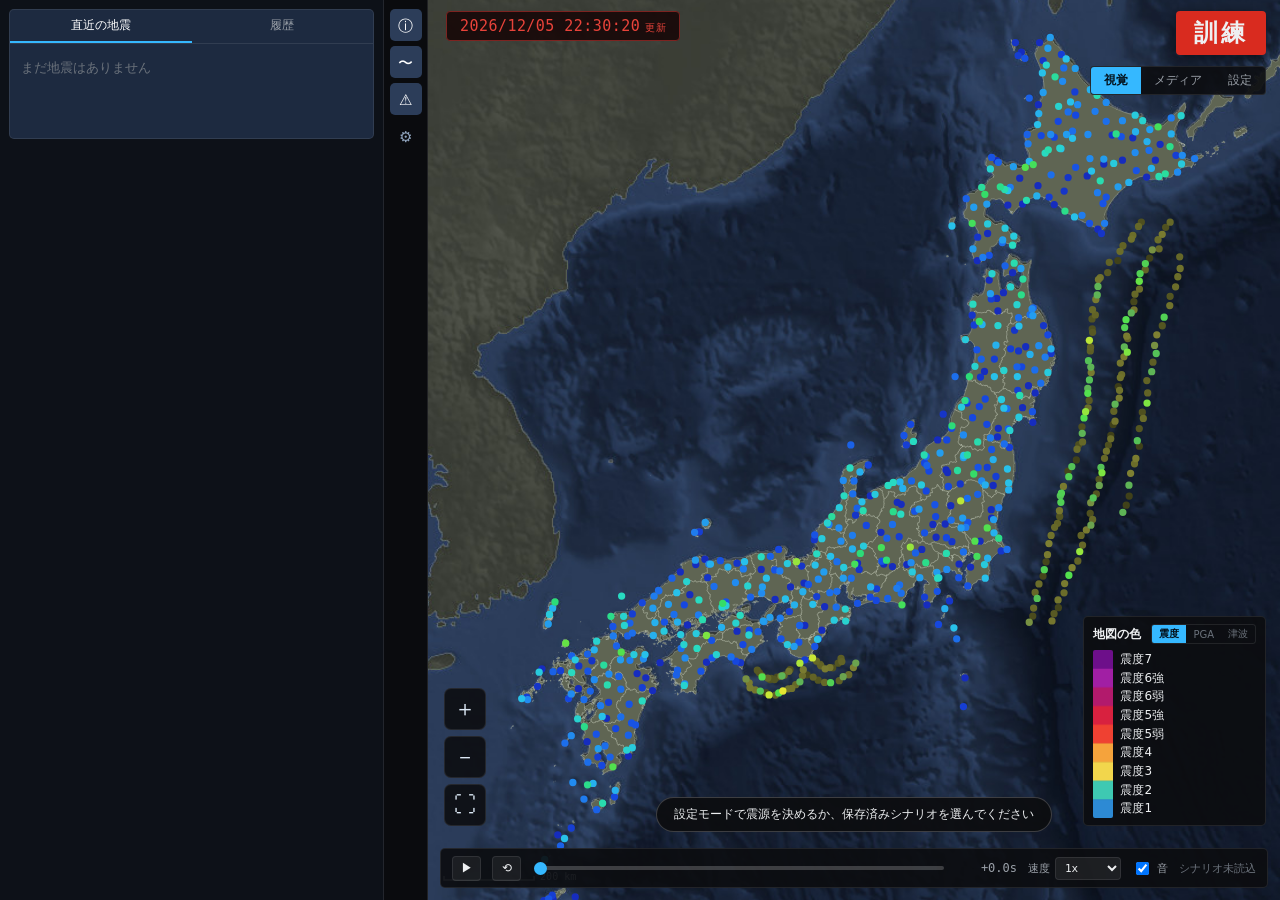
==== commit 2cb62540: "メディアモードの地図を細分区域で塗り分ける 府県をまるごと 1 色で塗っていたので、赤くなったところがどこの区分なのか 分からなかった。塗りを細分区域の単位にして、府県の一部だけが警報の対象の ときは" ====
--- a/web/index.html
+++ b/web/index.html
@@ -232,7 +232,6 @@
     </div>
     <div class="me-thumb">
       <div class="me-thumb-inner">
-        <span id="me-drill" class="me-drill">訓練</span>
         <canvas id="me-thumb-canvas"></canvas>
       </div>
       <div class="me-cap">緊急地震速報</div>
--- a/web/css/style.css
+++ b/web/css/style.css
@@ -697,7 +697,7 @@
   position: absolute;
   right: 18px;
   bottom: 74px;
-  width: 200px;
+  width: 228px;
   border: 3px solid #dfe3ea;
   border-radius: 3px;
   overflow: hidden;
@@ -705,15 +705,7 @@
   box-shadow: 0 6px 20px rgba(0, 0, 0, 0.6);
 }
 .me-thumb-inner { position: relative; }
-.me-thumb-inner canvas { display: block; width: 100%; height: 176px; }
-.me-drill {
-  position: absolute; top: 5px; left: 5px;
-  padding: 2px 9px;
-  background: #1257c8; color: #fff;
-  font-size: 14px; font-weight: 800; letter-spacing: 0.08em;
-  border-radius: 2px;
-}
-.me-drill.hidden { display: none; }
+.me-thumb-inner canvas { display: block; width: 100%; height: 198px; }
 .me-cap {
   padding: 4px 0 5px;
   background: #d3211b; color: #fff;
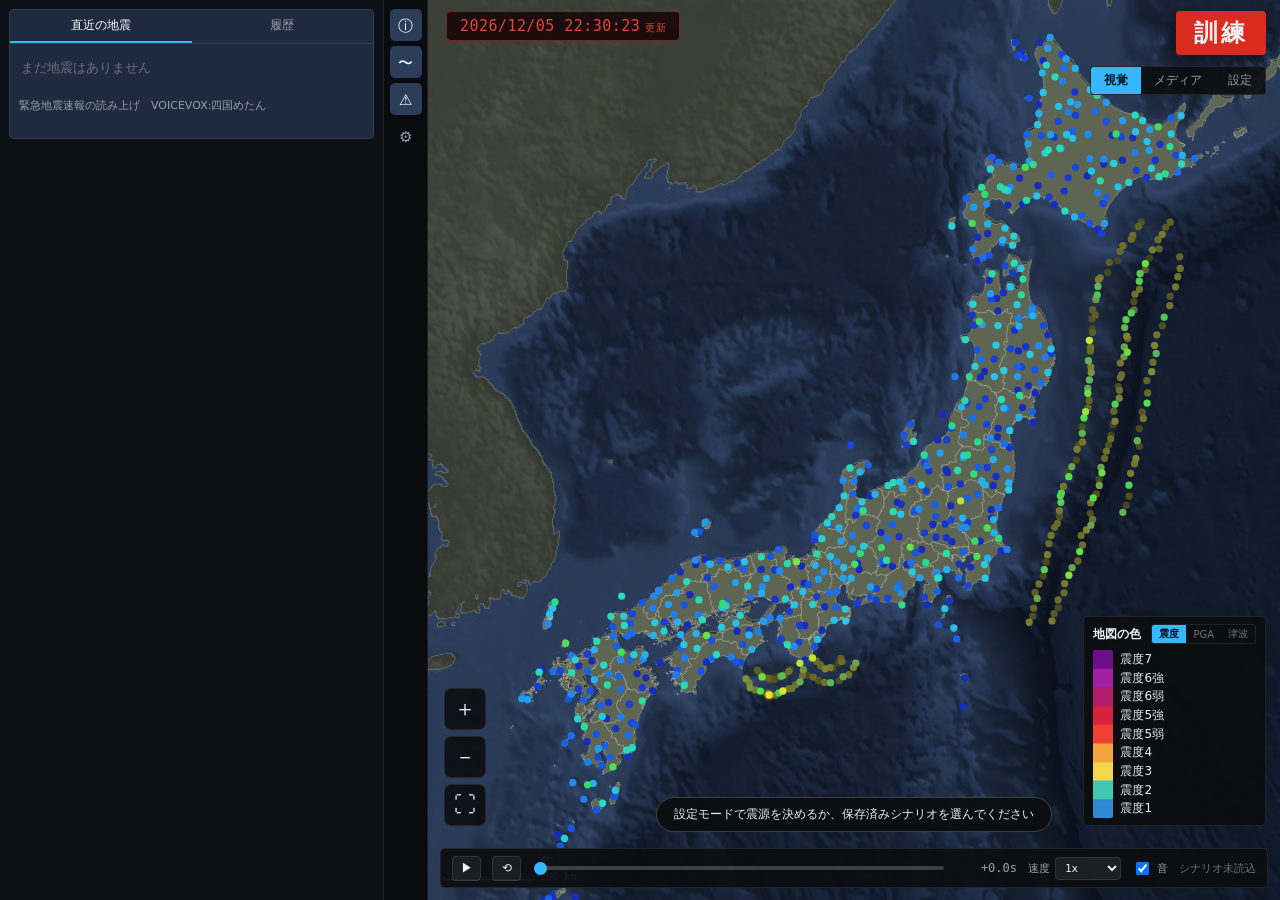
==== commit 3f7c1512: "警報の読み上げを四国めたんの声で入れる メディアモードで緊急地震速報 (警報) を出したとき、チャイムのあとに読む。    緊急地震速報です。緊急地震速報です。   強い揺れが予想される地域をお伝えし" ====
--- a/web/index.html
+++ b/web/index.html
@@ -94,6 +94,7 @@
       <div id="pane-history" class="info-pane hidden">
         <ul id="history-list" class="history-list"></ul>
       </div>
+      <p class="credit">緊急地震速報の読み上げ　VOICEVOX:四国めたん</p>
     </section>
   </aside>
 
--- a/web/css/style.css
+++ b/web/css/style.css
@@ -118,6 +118,11 @@
   font-size: calc(var(--card-w) * .124); font-weight: 800; line-height: 1;
   margin-right: calc(var(--card-w) * .03);
 }
+/* 「ごく浅い」のように数字でないときは字数が多いので詰める */
+.meter-value.as-text {
+  font-family: inherit; font-size: calc(var(--card-w) * .098);
+  letter-spacing: -0.01em;
+}
 .meter-bar {
   width: calc(var(--card-w) * .082); height: calc(var(--card-w) * .182);
   border-radius: calc(var(--card-w) * .012); background: #2b2f36; flex: 0 0 auto;
@@ -789,3 +794,10 @@
   cursor: pointer;
 }
 .am-ok:hover { background: rgba(74, 157, 255, 0.1); }
+
+/* 読み上げ音声のクレジット (VOICEVOX の利用規約による) */
+.credit {
+  margin: 6px 9px 4px;
+  font-size: 11px; line-height: 1.5;
+  color: var(--text-dim);
+}
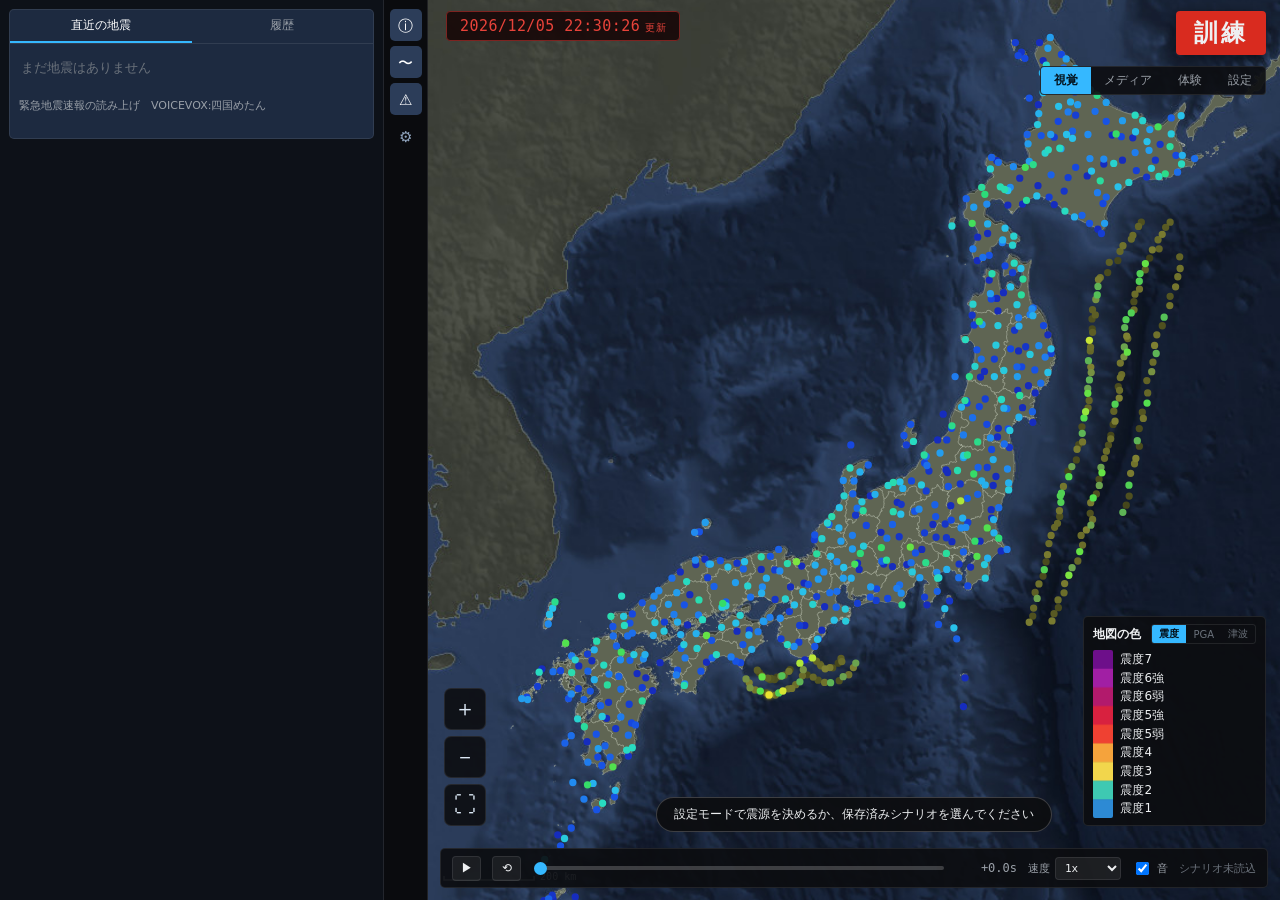
==== commit f809a5cb: "揺れ方を 3D で体験するモードを足す 地図の震度だけでは分からない「その場の揺れ方」を、部屋や街の中から 見られるようにした。モード切替に「体験」を足し、場所と地点を選ぶ。  場所は 8 つ。リビン" ====
--- a/web/index.html
+++ b/web/index.html
@@ -119,6 +119,7 @@
   <nav class="mode-switch" role="tablist" aria-label="モード切替">
     <button id="mode-visual" class="mode-btn active" role="tab" aria-selected="true">視覚</button>
     <button id="mode-media" class="mode-btn" role="tab" aria-selected="false">メディア</button>
+    <button id="mode-quake3d" class="mode-btn" role="tab" aria-selected="false">体験</button>
     <button id="mode-config" class="mode-btn" role="tab" aria-selected="false">設定</button>
   </nav>
 
@@ -217,6 +218,30 @@
       <ul id="scenario-list" class="scenario-list"></ul>
     </div>
   </section>
+
+  <!-- ================= 揺れ方の 3D 体験 ================= -->
+  <div id="scene3d" class="scene3d hidden">
+    <canvas id="scene3d-canvas"></canvas>
+    <div class="s3-bar">
+      <div class="s3-group">
+        <span class="s3-label">場所</span>
+        <select id="s3-scene" class="s3-select"></select>
+      </div>
+      <div class="s3-group">
+        <span class="s3-label">地点</span>
+        <select id="s3-site" class="s3-select"></select>
+      </div>
+      <div class="s3-readout">
+        <span id="s3-shindo" class="s3-shindo">-</span>
+        <span class="s3-sub">その場の<br>リアルタイム震度</span>
+      </div>
+      <div class="s3-group s3-look">
+        <span class="s3-label">向き</span>
+        <input id="s3-yaw" class="s3-range" type="range" min="-180" max="180" value="0">
+      </div>
+    </div>
+    <p id="s3-note" class="s3-note">-</p>
+  </div>
 
   <!-- ================= メディアモード ================= -->
   <div id="media-eew" class="media-eew hidden">
@@ -290,6 +315,7 @@
 <script src="js/projection.js"></script>
 <script src="js/mapview.js"></script>
 <script src="js/engine.js"></script>
+<script src="js/scene3d.js"></script>
 <script src="js/sound.js"></script>
 <script src="js/panels.js"></script>
 <script src="js/app.js"></script>
--- a/web/css/style.css
+++ b/web/css/style.css
@@ -801,3 +801,70 @@
   font-size: 11px; line-height: 1.5;
   color: var(--text-dim);
 }
+
+/* ================= 揺れ方の 3D 体験 ================= */
+.scene3d {
+  position: absolute; inset: 0 0 0 calc(var(--side-w) + var(--rail-w));
+  z-index: 26; background: #06090e;
+}
+/* 体験モードは左のパネルを伏せて画面いっぱいに見せる */
+body.quake3d #legend,
+body.quake3d #wave-strip,
+body.quake3d #clock-pill,
+body.quake3d #drill-badge { display: none; }
+@media (min-width: 901px) {
+  body.quake3d #side { display: none; }
+  body.quake3d #railbar { left: 0; }
+  body.quake3d .scene3d { inset: 0 0 0 var(--rail-w); }
+}
+.scene3d.hidden { display: none; }
+#scene3d-canvas { display: block; width: 100%; height: 100%; }
+
+.s3-bar {
+  position: absolute; left: 0; right: 0;
+  top: calc(10px + env(safe-area-inset-top, 0px));
+  margin: 0 auto; width: min(920px, calc(100% - 24px));
+  display: flex; align-items: center; gap: 14px; flex-wrap: wrap;
+  padding: 9px 14px;
+  border-radius: 10px;
+  background: rgba(12, 17, 25, 0.86);
+  border: 1px solid rgba(255, 255, 255, 0.09);
+  box-shadow: 0 6px 20px rgba(0, 0, 0, 0.5);
+}
+.s3-group { display: flex; align-items: center; gap: 7px; }
+.s3-label { font-size: 12px; color: var(--text-dim); white-space: nowrap; }
+.s3-select {
+  background: var(--panel-2); color: var(--text);
+  border: 1px solid var(--line); border-radius: 6px;
+  padding: 5px 8px; font-size: 13px; max-width: 220px;
+}
+.s3-look { flex: 1 1 140px; min-width: 120px; }
+.s3-range { flex: 1; accent-color: #4a9dff; }
+.s3-readout { display: flex; align-items: center; gap: 8px; margin-left: auto; }
+.s3-shindo {
+  min-width: 54px; padding: 3px 10px; border-radius: 7px;
+  background: #38465c; color: #fff;
+  font-family: var(--num); font-size: 26px; font-weight: 800; line-height: 1.15;
+  text-align: center;
+}
+.s3-sub { font-size: 10px; line-height: 1.25; color: var(--text-dim); }
+.s3-note {
+  position: absolute; left: 0; right: 0; bottom: 58px;
+  margin: 0 auto; width: min(920px, calc(100% - 24px));
+  padding: 7px 12px; border-radius: 8px;
+  background: rgba(12, 17, 25, 0.7);
+  font-size: 12px; line-height: 1.6; color: var(--text-dim);
+}
+
+@media (max-width: 900px) {
+  .scene3d {
+    inset: 0 0 auto 0;
+    height: calc(100vh - var(--sheet-h) - var(--rail-h));
+    height: calc(100dvh - var(--sheet-h) - var(--rail-h));
+  }
+  .s3-bar { gap: 8px; padding: 7px 10px; }
+  .s3-select { font-size: 12px; max-width: 130px; }
+  .s3-shindo { font-size: 20px; min-width: 44px; }
+  .s3-note { bottom: 8px; font-size: 11px; }
+  .s3-look { display: none; }
+}
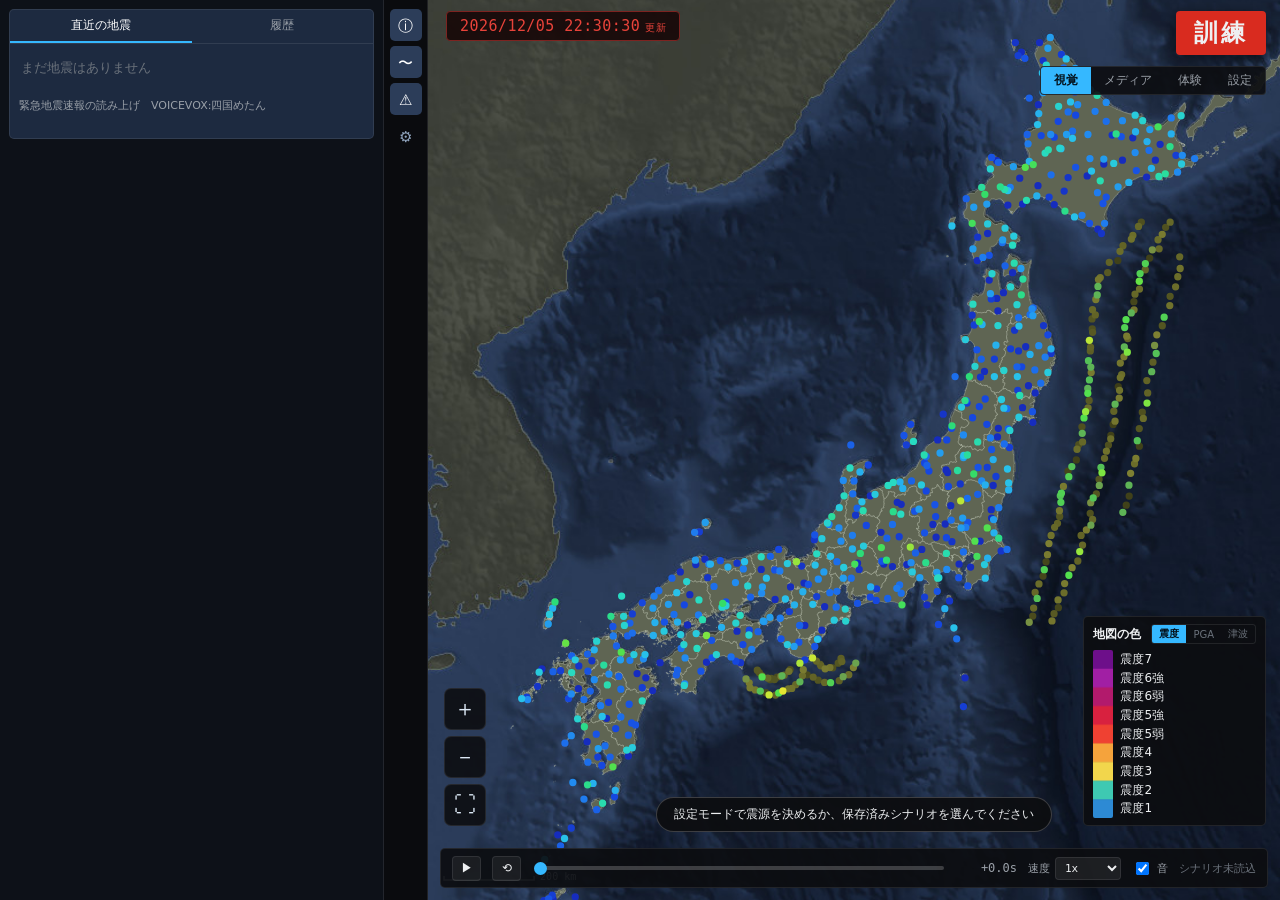
==== commit 05416774: "メディアモードのテロップを見本どおりに作り直す 見本に合わせて、色・囲み・書体・並びを全部入れ替えた。    ・帯は少し沈んだ紅色 (#b03a50) を平らに塗る。前はあざやかな赤の     グラデ" ====
--- a/web/index.html
+++ b/web/index.html
@@ -5,6 +5,8 @@
 <meta name="viewport" content="width=device-width,initial-scale=1,viewport-fit=cover">
 <meta name="theme-color" content="#0d1a2b">
 <title>seismic-sim 地震モニタ</title>
+<!-- テロップの書体。使う字だけを切り出して埋め込んである (通信は要らない)。 -->
+<link rel="stylesheet" href="css/telop-font.css">
 <link rel="stylesheet" href="css/style.css">
 </head>
 <body>
@@ -249,9 +251,8 @@
       <span class="me-tag"><b>緊急</b><b>地震</b></span>
       <div class="me-lines">
         <div class="me-line1">
-          <span id="me-time">－－時－－分</span>
-          <span id="me-head">－－で地震</span>
-          <span id="me-warn" class="me-warn">強い揺れ警戒</span>
+          <span class="me-title">緊急地震速報</span>
+          <span class="me-say"><span id="me-head">－－</span><span id="me-warn" class="me-warn">強い揺れに警戒</span></span>
         </div>
         <div id="me-areas" class="me-line2"></div>
       </div>
--- a/web/css/telop-font.css
+++ b/web/css/telop-font.css
@@ -0,0 +1,27 @@
+/* テロップの書体 — Noto Sans JP (Bold / Black)
+ *
+ * テレビの緊急地震速報のテロップに近い太いゴシック。単一 HTML で持ち歩けて、
+ * 通信が無くても同じ見た目になるように、使う字だけを切り出して埋め込んである
+ * (震央地名・都道府県名・決まり文句の 311 字)。
+ *
+ * Noto Sans JP は SIL Open Font License 1.1 で配布されている。
+ *   Copyright 2014-2021 Adobe (http://www.adobe.com/), with Reserved Font Name 'Source'.
+ *   Licensed under the SIL Open Font License, Version 1.1.
+ *   https://scripts.sil.org/OFL
+ */
+
+@font-face {
+  font-family: "VQ Telop";
+  font-style: normal;
+  font-weight: 700;
+  font-display: swap;
+  src: url([data-uri]) format("woff2");
+}
+
+@font-face {
+  font-family: "VQ Telop";
+  font-style: normal;
+  font-weight: 900;
+  font-display: swap;
+  src: url([data-uri]) format("woff2");
+}
--- a/web/css/style.css
+++ b/web/css/style.css
@@ -24,6 +24,9 @@
   --mono: "SF Mono", "Roboto Mono", Consolas, ui-monospace, monospace;
   --num: "Hiragino Sans", "Noto Sans JP", "Yu Gothic UI", "Meiryo", system-ui, sans-serif;
   --sans: "Hiragino Sans", "Noto Sans JP", "Yu Gothic UI", system-ui, sans-serif;
+  /* テレビのテロップ用。太いゴシックで、字面が大きく縁取りに負けないもの。 */
+  --telop: "VQ Telop", "Noto Sans JP", "Hiragino Kaku Gothic ProN",
+           "Hiragino Sans", "BIZ UDPGothic", "Yu Gothic", "Meiryo", sans-serif;
 }
 
 * { box-sizing: border-box; }
@@ -657,46 +660,59 @@
   top: calc(12px + env(safe-area-inset-top, 0px));
   left: 50%;
   transform: translateX(-50%);
-  width: min(860px, calc(100% - 32px));
+  width: min(1480px, calc(100% - 24px));
   display: flex;
   align-items: stretch;
-  gap: 10px;
-  padding: 9px 16px 9px 10px;
-  border-radius: 10px;
-  background: linear-gradient(180deg, #f0332b 0%, #d5120e 100%);
-  box-shadow: 0 6px 22px rgba(0, 0, 0, 0.55);
+  gap: 24px;
+  padding: 14px 26px 14px 16px;
+  border-radius: 16px;
+  /* テレビのテロップと同じ、少し沈んだ紅色。平らに塗る。 */
+  background: #b03a50;
+  box-shadow: 0 0 0 1px rgba(0, 0, 0, 0.28), 0 10px 26px rgba(0, 0, 0, 0.6);
   color: #fff;
-  font-family: "Hiragino Kaku Gothic ProN", "Yu Gothic", "Noto Sans JP", sans-serif;
-}
+  font-family: var(--telop);
+}
+/* 左の囲み。白で塗らず、白い線で囲って中は帯と同じ色。 */
 .me-tag {
   flex: 0 0 auto;
-  display: flex; flex-direction: column; justify-content: center; gap: 2px;
-  padding: 4px 7px;
-  border: 2px solid #fff;
-  border-radius: 4px;
-  background: #fff;
-  color: #c81613;
-  font-weight: 800;
-  font-size: 19px;
-  line-height: 1.06;
-  letter-spacing: 0.02em;
-}
-.me-lines { flex: 1 1 auto; min-width: 0; display: flex; flex-direction: column; justify-content: center; gap: 2px; }
+  display: flex; flex-direction: column; justify-content: center; gap: 4px;
+  padding: 7px 12px;
+  border: 4px solid #fff;
+  border-radius: 2px;
+  background: transparent;
+  color: #fff;
+  font-weight: 900;
+  font-size: 34px;
+  line-height: 1.0;
+  letter-spacing: 0.05em;
+}
+.me-lines { flex: 1 1 auto; min-width: 0; display: flex; flex-direction: column; gap: 4px; }
+/* 白抜きの太字に黒い縁。テレビの字幕と同じ見え方にする。
+   paint-order を見ないブラウザのために、影を重ねた縁も一緒に置く。 */
+.me-line1, .me-line2 {
+  -webkit-text-stroke: 6px #000;
+  paint-order: stroke fill;
+  text-shadow:
+    -2px -2px 0 #000,  2px -2px 0 #000, -2px  2px 0 #000,  2px  2px 0 #000,
+     0   -3px 0 #000,  0    3px 0 #000, -3px  0   0 #000,  3px  0   0 #000;
+}
 .me-line1 {
-  display: flex; align-items: baseline; gap: 18px;
-  font-size: 25px; font-weight: 700; line-height: 1.18;
+  display: flex; align-items: baseline; gap: 44px;
+  font-size: 44px; font-weight: 900; line-height: 1.16;
+  white-space: nowrap; overflow: hidden;
+}
+.me-title { flex: 0 0 auto; letter-spacing: 0.01em; }
+.me-say { flex: 1 1 auto; min-width: 0; overflow: hidden; text-overflow: ellipsis; }
+.me-warn { margin-left: 34px; }
+.me-line2 {
+  font-size: 38px; font-weight: 900; line-height: 1.16;
   white-space: nowrap; overflow: hidden; text-overflow: ellipsis;
-  text-shadow: 0 1px 2px rgba(0, 0, 0, 0.3);
-}
-.me-warn { font-weight: 800; }
-.me-line2 {
-  font-size: 22px; font-weight: 700; line-height: 1.18;
-  white-space: nowrap; overflow: hidden; text-overflow: ellipsis;
-  min-height: 26px;
-}
-.me-line2 .me-area { margin-right: 14px; }
+  min-height: 44px;
+}
+.me-line2 .me-area { margin-right: 26px; }
 /* 続報で新しく警報の対象になった地域は黄色く点滅させる */
 .me-line2 .me-area.flash { color: #ffe14d; }
+.me-tag, .me-line1, .me-line2, .me-cap { font-family: var(--telop); }
 
 .me-thumb {
   position: absolute;
@@ -721,6 +737,10 @@
 body.media #legend,
 body.media #wave-strip,
 body.media #clock-pill { display: none; }
+/* テロップが画面の幅いっぱいに出るので、モード切替と「訓練」はその下へ逃がす。
+   帯に隠れて押せなくなると、メディアモードから戻れなくなる。 */
+body.media .mode-switch { top: calc(160px + env(safe-area-inset-top, 0px)); z-index: 46; }
+body.media .drill-badge { top: calc(206px + env(safe-area-inset-top, 0px)); right: 14px; z-index: 46; }
 
 /* 横長の画面では左のパネルも伏せて、地図を画面いっぱいに広げる。
  * 縦長 (スマートフォン) は下のシートが画面の高さを決めているので、
@@ -735,11 +755,20 @@
 }
 
 @media (max-width: 900px) {
-  .me-banner { padding: 7px 10px 7px 8px; gap: 8px; }
-  .me-line1 { font-size: 14px; gap: 7px; }
+  .me-banner { padding: 7px 10px 7px 8px; gap: 9px; border-radius: 9px; }
+  .me-line1, .me-line2 {
+    -webkit-text-stroke-width: 2.5px;
+    text-shadow:
+      -1px -1px 0 #000,  1px -1px 0 #000, -1px  1px 0 #000,  1px  1px 0 #000,
+       0   -1.5px 0 #000, 0  1.5px 0 #000, -1.5px 0 0 #000, 1.5px 0 0 #000;
+  }
+  .me-line1 { font-size: 17px; gap: 12px; }
+  .me-warn { margin-left: 10px; }
   .me-line2 { font-size: 15px; min-height: 19px; }
-  .me-line2 .me-area { margin-right: 9px; }
-  .me-tag { font-size: 12px; padding: 3px 5px; }
+  .me-line2 .me-area { margin-right: 10px; }
+  .me-tag { font-size: 14px; padding: 3px 5px; border-width: 2px; gap: 2px; }
+  body.media .mode-switch { top: calc(88px + env(safe-area-inset-top, 0px)); }
+  body.media .drill-badge { top: calc(126px + env(safe-area-inset-top, 0px)); right: 10px; }
   .me-thumb {
     width: 132px; right: 8px;
     bottom: calc(var(--sheet-h) + var(--rail-h) + 8px);
